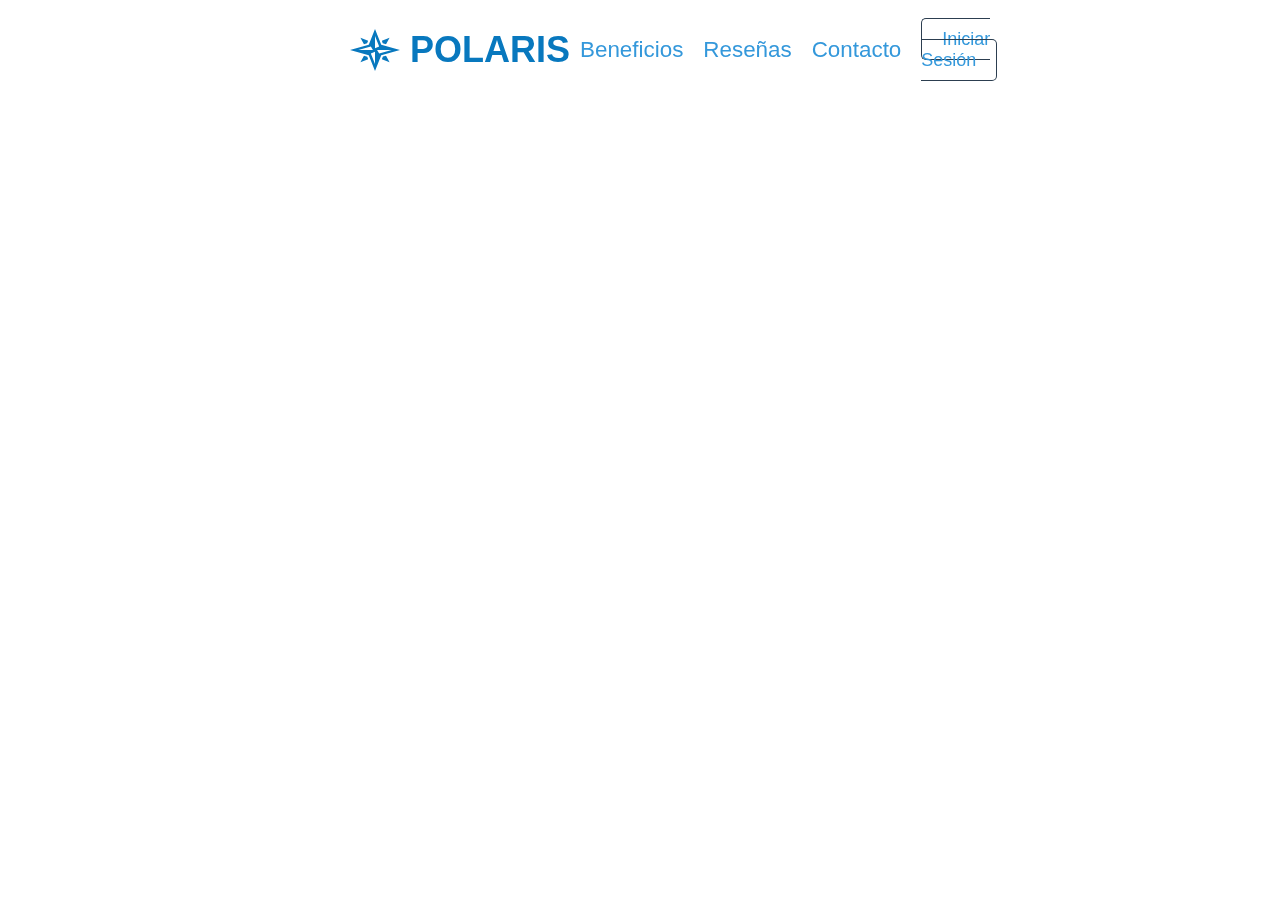
==== index.html @ f411eab7 "Feat: create Navbar" ====
<!DOCTYPE html>
<html lang="en">
<head>
  <meta charset="UTF-8">
  <meta name="viewport" content="width=device-width, initial-scale=1.0">
  <link rel="stylesheet" href="./style.css">
  <title>Polaris</title>
</head>
<body>
  <header class="header">
    <div class="nav-logo">
      <img src="./assets/logoBleu.svg" alt="Logo de Polaris">
      <p>POLARIS</p>      
    </div>
    <div class="nav-menu">
      <img src="./assets/icons8-hamburguesa.svg" alt="Icono de Menu">
    </div>
    
    
    <nav class="navbar">
      <ul class="items">
        <li><a href="#Beneficios">Beneficios</a></li>
        <li><a href="#Reseñas">Reseñas</a></li>
        <li><a href="#Contacto">Contacto</a></li>
        <li><a href="#">Iniciar Sesión</a></li>
      </ul>
    </nav>
  </header>
</body>
</html>
---- style.css ----
@import url('https://fonts.googleapis.com/css2?family=Roboto&display=swap');

:root{
  --grey: #D9D9D9;
  --blue-dark: #2C3E50;
  --red:#E74C3C;
  --sky-blue: #3498DB;
  --sky-blue-dark: #0878BE;
  --bg-img:url('./assets/background.svg');
}

*{
  margin: 0;
  padding: 0;
  box-sizing: border-box;
  text-decoration: none;
  list-style: none;
  font-family: 'Nunito Sans', sans-serif;
}

html{
  scroll-behavior: smooth;
  scroll-padding-top: 100px;
}

section{
  display: flex;
  justify-content: center;
  align-items: center;
  margin: 0 auto;
  padding: 60px 0;
  max-width: 1300px;
}

button{
  background-color:var(--blue-dark);
  border: 0 solid black;
  outline: none;
  width: 180px;
  height: 40px;
  color: white;
  font-size: 14px;
  cursor: pointer;
  transition: all 0.4s linear;
  border-radius: 5px;
}

button:hover{
  background-color: var(--sky-blue);
  transition: all 0.4s linear;
}

.section-title{
  font-weight: 700;
  font-size: 42px;
}

.seccion-p{
  font-weight: 300;
  font-size: 18px;
}

.seccion-p-small{
  font-weight: 300;
  font-size: 16px;
}


/*-----NAVBAR-----*/

.header{
  display: flex;
  justify-content: space-between;
  align-items: center;
  top: 0;
  width: 100%;
  height: 100px;
  position: fixed;
  padding: 0 350px;
}

.nav-logo{
  display: flex;
  justify-content: center;
  align-items: center;
  gap: 10px;
  cursor: pointer;
}

.nav-logo p{
  font-size: 36px;
  color: var(--sky-blue-dark);
  font-weight: 600;
}

.nav-logo img{
  width: 50px;
}

.nav-menu{
  display: flex;
  justify-content: center;
  align-items: center;
}

.nav-menu img{
  display: none;
  width: 40px;
}

.navbar,
.items{
  display: flex;
  justify-content: center;
  align-items: center;
  list-style-type: none;
}

.items li{
  display: inline-block;
  padding: 0 10px;
  
}

.items li a{
  font-size: 1.4rem;
  text-decoration: none;
  color: var(--sky-blue)
}

.items li a:hover{  
  color: var(--blue-dark);
  text-decoration: underline;
}

.items li:last-child > a{
  border: 1px solid var(--blue-dark);
  padding: 10px 20px;
  font-size: 18px;
  transition: all 0.4s linear;
  border-radius: 5px;
}

.items li:last-child > a:hover{
  transition: all 0.4s linear;
  color: white;
  background-color: var(--blue-dark);  
  text-decoration: none;
}
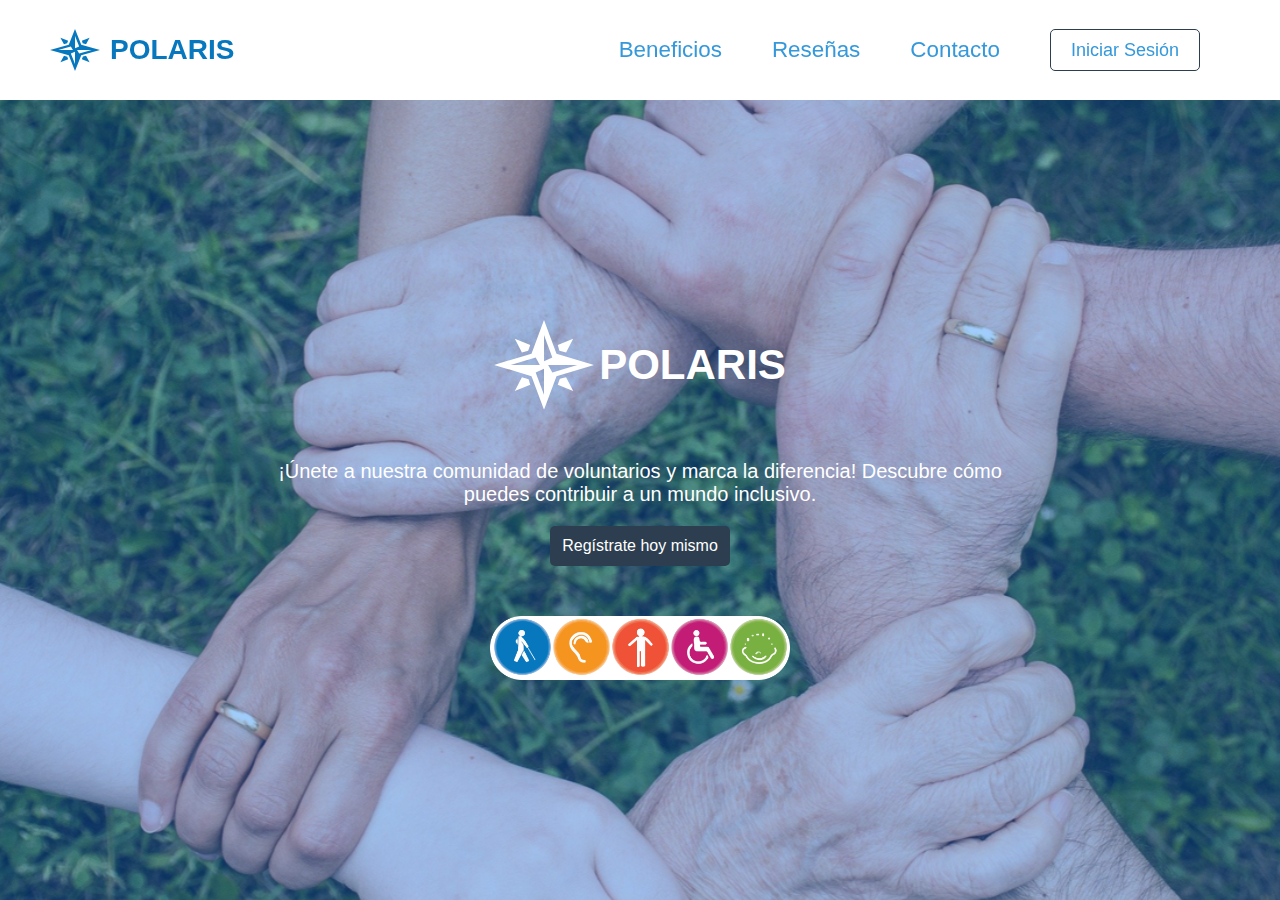
==== commit 0f0b957b: "Feat: seccion de portada o hero" ====
--- a/index.html
+++ b/index.html
@@ -14,8 +14,7 @@
     </div>
     <div class="nav-menu">
       <img src="./assets/icons8-hamburguesa.svg" alt="Icono de Menu">
-    </div>
-    
+    </div>   
     
     <nav class="navbar">
       <ul class="items">
@@ -26,5 +25,20 @@
       </ul>
     </nav>
   </header>
+
+  <main class="main">
+    <section class="hero">
+      <div class="hero-titulo">
+        <img src="./assets/logo.svg" alt="Logo de polaris">
+        <h1>POLARIS</h1>
+      </div>
+      <div class="hero-info">
+        <p>¡Únete a nuestra comunidad de voluntarios y marca la diferencia! Descubre cómo
+          puedes contribuir a un mundo inclusivo.</p>
+        <button>Regístrate hoy mismo</button> 
+      </div>      
+      <img src="./assets/personas.png" alt="imagen de personas"> 
+    </section>
+  </main>
 </body>
 </html>--- a/style.css
+++ b/style.css
@@ -16,11 +16,13 @@
   text-decoration: none;
   list-style: none;
   font-family: 'Nunito Sans', sans-serif;
+  /*border: 1px solid red;*/
 }
 
 html{
   scroll-behavior: smooth;
   scroll-padding-top: 100px;
+  
 }
 
 section{
@@ -29,7 +31,7 @@
   align-items: center;
   margin: 0 auto;
   padding: 60px 0;
-  max-width: 1300px;
+  width: 100%;
 }
 
 button{
@@ -76,7 +78,7 @@
   width: 100%;
   height: 100px;
   position: fixed;
-  padding: 0 350px;
+  padding: 0px 80px 0px 50px;
 }
 
 .nav-logo{
@@ -88,7 +90,7 @@
 }
 
 .nav-logo p{
-  font-size: 36px;
+  font-size: 28px;
   color: var(--sky-blue-dark);
   font-weight: 600;
 }
@@ -116,19 +118,16 @@
   list-style-type: none;
 }
 
-.items li{
-  display: inline-block;
-  padding: 0 10px;
-  
-}
-
-.items li a{
+.items{
+  gap: 50px;
+}
+
+.navbar a{
+  color: var(--sky-blue);
   font-size: 1.4rem;
-  text-decoration: none;
-  color: var(--sky-blue)
-}
-
-.items li a:hover{  
+}
+
+.navbar a:hover{  
   color: var(--blue-dark);
   text-decoration: underline;
 }
@@ -139,6 +138,7 @@
   font-size: 18px;
   transition: all 0.4s linear;
   border-radius: 5px;
+  text-decoration: none;
 }
 
 .items li:last-child > a:hover{
@@ -146,4 +146,78 @@
   color: white;
   background-color: var(--blue-dark);  
   text-decoration: none;
+}
+
+
+/*-----SECCION HERO-----*/
+
+.hero{
+  position: relative;
+  background-image: var(--bg-img);
+  background-size: cover;
+  background-position: center;
+  justify-content: center;
+  flex-direction: column;
+  flex-wrap: wrap;
+  margin-top: 100px;
+  height: 800px;
+  gap: 50px;
+}
+
+.hero::before {
+  content: "";
+  position: absolute;
+  top: 0;
+  right: 0;
+  bottom: 0;
+  left: 0;
+  background-color: rgba(0, 119, 255, 0.37);
+  z-index: 1;
+}
+
+.hero-titulo{
+  position: relative;
+  z-index: 2;
+  display: flex;
+  justify-content: center;
+  align-items: center;
+  gap: 5px;
+}
+
+.hero-titulo:first-child > img{
+  width: 100px;
+}
+
+.hero-titulo h1{
+  font-size: 42px;
+  color: white
+}
+
+.hero-info{
+  position: relative;
+  z-index: 2;
+  color: white;
+  display: flex;
+  justify-content: center;
+  align-items: center;
+  flex-direction: column;
+  gap: 20px;
+  max-width: 750px;
+}
+
+.hero-info p{
+  text-align: center;
+  font-size: 20px;
+  font-weight: 400;
+}
+
+.hero-info button{
+  font-size: 16px;
+  font-weight: 400;
+}
+
+.hero img{
+  position: relative;
+  z-index: 2;
+  width: 300px;
 }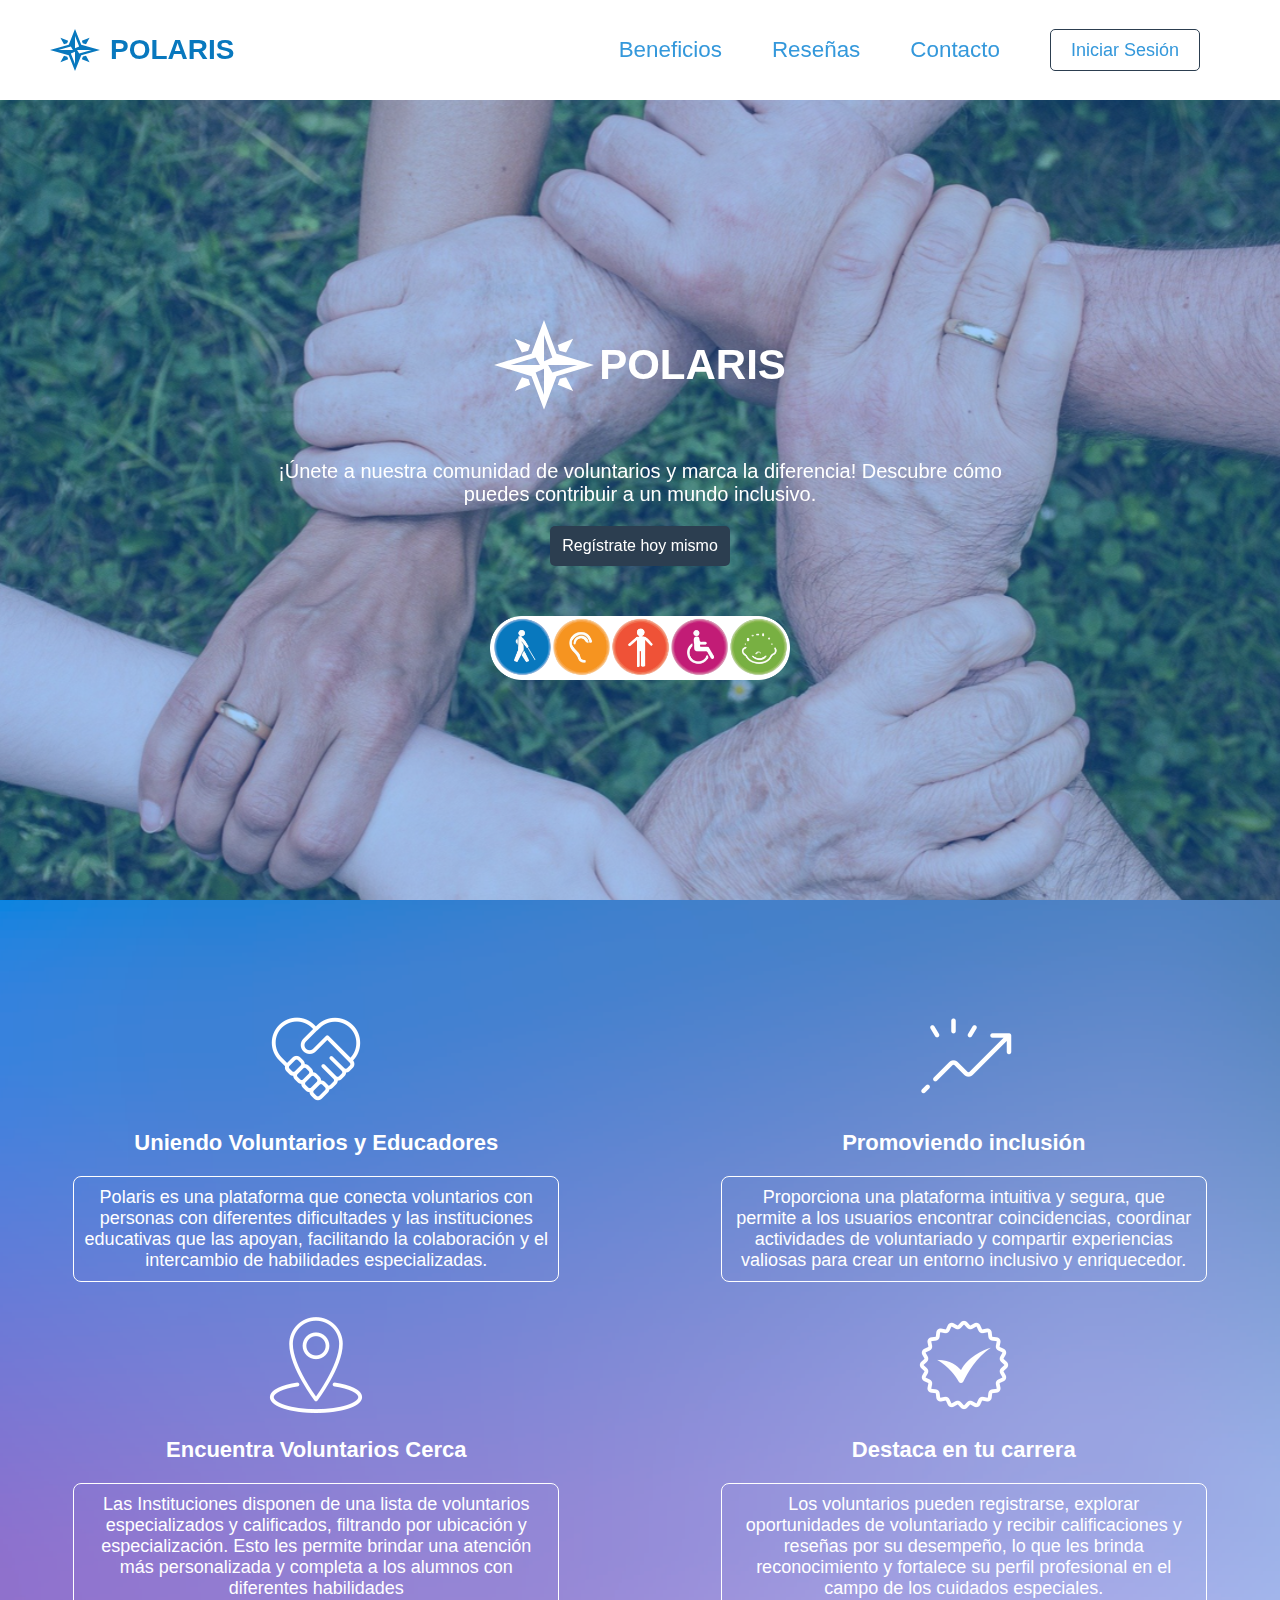
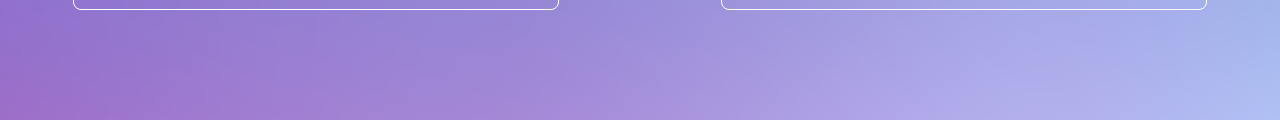
==== commit 5da4a834: "Feat:seccion beneficios" ====
--- a/index.html
+++ b/index.html
@@ -1,44 +1,125 @@
 <!DOCTYPE html>
 <html lang="en">
-<head>
-  <meta charset="UTF-8">
-  <meta name="viewport" content="width=device-width, initial-scale=1.0">
-  <link rel="stylesheet" href="./style.css">
-  <title>Polaris</title>
-</head>
-<body>
-  <header class="header">
-    <div class="nav-logo">
-      <img src="./assets/logoBleu.svg" alt="Logo de Polaris">
-      <p>POLARIS</p>      
-    </div>
-    <div class="nav-menu">
-      <img src="./assets/icons8-hamburguesa.svg" alt="Icono de Menu">
-    </div>   
-    
-    <nav class="navbar">
-      <ul class="items">
-        <li><a href="#Beneficios">Beneficios</a></li>
-        <li><a href="#Reseñas">Reseñas</a></li>
-        <li><a href="#Contacto">Contacto</a></li>
-        <li><a href="#">Iniciar Sesión</a></li>
-      </ul>
-    </nav>
-  </header>
+  <head>
+    <meta charset="UTF-8" />
+    <meta name="viewport" content="width=device-width, initial-scale=1.0" />
+    <link rel="stylesheet" href="./style.css" />
+    <link type="image/png" sizes="96x96" rel="icon" href=".../icons8-apretón-de-manos-corazón-96.png">
+    <link type="image/png" sizes="96x96" rel="icon" href=".../icons8-geo-cerca-96.png">
+    <link type="image/png" sizes="96x96" rel="icon" href=".../icons8-crecimiento-de-las-ventas-96.png">
+    <link type="image/png" sizes="96x96" rel="icon" href=".../icons8-marca-de-verificación-de-instagram-96.png">
+    <title>Polaris</title>
+  </head>
+  <body>
+    <header class="header">
+      <div class="nav-logo">
+        <img src="./assets/logoBleu.svg" alt="Logo de Polaris" />
+        <p>POLARIS</p>
+      </div>
+      <div class="nav-menu">
+        <img src="./assets/icons8-hamburguesa.svg" alt="Icono de Menu" />
+      </div>
 
-  <main class="main">
-    <section class="hero">
-      <div class="hero-titulo">
-        <img src="./assets/logo.svg" alt="Logo de polaris">
-        <h1>POLARIS</h1>
+      <nav class="navbar">
+        <ul class="items">
+          <li><a href="#beneficios">Beneficios</a></li>
+          <li><a href="#reseñas">Reseñas</a></li>
+          <li><a href="#contacto">Contacto</a></li>
+          <li><a href="#">Iniciar Sesión</a></li>
+        </ul>
+      </nav>
+    </header>
+
+    <main class="main" >
+      <section class="hero">
+        <div class="hero-titulo">
+          <img src="./assets/logo.svg" alt="Logo de polaris" />
+          <h1>POLARIS</h1>
+        </div>
+        <div class="hero-info">
+          <p>
+            ¡Únete a nuestra comunidad de voluntarios y marca la diferencia!
+            Descubre cómo puedes contribuir a un mundo inclusivo.
+          </p>
+          <button>Regístrate hoy mismo</button>
+        </div>
+        <img src="./assets/personas.png" alt="imagen de personas" />
+      </section>
+
+      <div class="background">
+        <section class="section-beneficios" id="beneficios">
+          <div class="contenedor-beneficios">
+            <div class="cards-beneficios">
+              <div class="card">
+                <div class="card-icon">
+                  <img src="./assets/icons8-apretón-de-manos-corazón-96.png" alt="" />
+                </div>
+                <h2>Uniendo Voluntarios y Educadores</h2>
+                <div class="card-texto">
+                  <p>
+                    Polaris es una plataforma que conecta voluntarios con
+                    personas con diferentes dificultades y las instituciones
+                    educativas que las apoyan, facilitando la colaboración y el
+                    intercambio de habilidades especializadas.
+                  </p>
+                </div>
+              </div>
+            </div>
+
+            <div class="cards-beneficios">
+              <div class="card">
+                <div class="card-icon">
+                  <img src="./assets/icons8-crecimiento-de-las-ventas-96.png" alt="" />
+                </div>
+                <h2>Promoviendo inclusión</h2>
+                <div class="card-texto">
+                  <p>
+                    Proporciona una plataforma intuitiva y segura, que permite a
+                    los usuarios encontrar coincidencias, coordinar actividades
+                    de voluntariado y compartir experiencias valiosas para crear
+                    un entorno inclusivo y enriquecedor.
+                  </p>
+                </div>
+              </div>
+            </div>
+
+            <div class="cards-beneficios">
+              <div class="card">
+                <div class="card-icon">
+                  <img src="./assets/icons8-geo-cerca-96.png" alt="" />
+                </div>
+                <h2>Encuentra Voluntarios Cerca</h2>
+                <div class="card-texto">
+                  <p>
+                    Las Instituciones disponen de una lista de voluntarios
+                    especializados y calificados, filtrando por ubicación y
+                    especialización. Esto les permite brindar una atención más
+                    personalizada y completa a los alumnos con diferentes
+                    habilidades
+                  </p>
+                </div>
+              </div>
+            </div>
+
+            <div class="cards-beneficios">
+              <div class="card">
+                <div class="card-icon">
+                  <img src="./assets/icons8-marca-de-verificación-de-instagram-96.png" alt="" />
+                </div>
+                <h2>Destaca en tu carrera</h2>
+                <div class="card-texto">
+                  <p>
+                    Los voluntarios pueden registrarse, explorar oportunidades
+                    de voluntariado y recibir calificaciones y reseñas por su
+                    desempeño, lo que les brinda reconocimiento y fortalece su
+                    perfil profesional en el campo de los cuidados especiales.
+                  </p>
+                </div>
+              </div>
+            </div>
+          </div>
+        </section>
       </div>
-      <div class="hero-info">
-        <p>¡Únete a nuestra comunidad de voluntarios y marca la diferencia! Descubre cómo
-          puedes contribuir a un mundo inclusivo.</p>
-        <button>Regístrate hoy mismo</button> 
-      </div>      
-      <img src="./assets/personas.png" alt="imagen de personas"> 
-    </section>
-  </main>
-</body>
-</html>+    </main>
+  </body>
+</html>
--- a/style.css
+++ b/style.css
@@ -1,31 +1,31 @@
-@import url('https://fonts.googleapis.com/css2?family=Roboto&display=swap');
-
-:root{
-  --grey: #D9D9D9;
-  --blue-dark: #2C3E50;
-  --red:#E74C3C;
-  --sky-blue: #3498DB;
-  --sky-blue-dark: #0878BE;
-  --bg-img:url('./assets/background.svg');
-}
-
-*{
+@import url("https://fonts.googleapis.com/css2?family=Roboto&display=swap");
+
+:root {
+  --grey: #d9d9d9;
+  --blue-dark: #2c3e50;
+  --red: #e74c3c;
+  --sky-blue: #3498db;
+  --sky-blue-dark: #0878be;
+  --bg-img: url("./assets/background.svg");
+  --bg-img-section2: url("./assets/gradientPolaris.png");
+}
+
+* {
   margin: 0;
   padding: 0;
   box-sizing: border-box;
   text-decoration: none;
   list-style: none;
-  font-family: 'Nunito Sans', sans-serif;
+  font-family: "Nunito Sans", sans-serif;
   /*border: 1px solid red;*/
 }
 
-html{
+html {
   scroll-behavior: smooth;
   scroll-padding-top: 100px;
-  
-}
-
-section{
+}
+
+section {
   display: flex;
   justify-content: center;
   align-items: center;
@@ -34,8 +34,8 @@
   width: 100%;
 }
 
-button{
-  background-color:var(--blue-dark);
+button {
+  background-color: var(--blue-dark);
   border: 0 solid black;
   outline: none;
   width: 180px;
@@ -47,30 +47,29 @@
   border-radius: 5px;
 }
 
-button:hover{
+button:hover {
   background-color: var(--sky-blue);
   transition: all 0.4s linear;
 }
 
-.section-title{
+.section-title {
   font-weight: 700;
   font-size: 42px;
 }
 
-.seccion-p{
+.seccion-p {
   font-weight: 300;
   font-size: 18px;
 }
 
-.seccion-p-small{
+.seccion-p-small {
   font-weight: 300;
   font-size: 16px;
 }
 
-
 /*-----NAVBAR-----*/
 
-.header{
+.header {
   display: flex;
   justify-content: space-between;
   align-items: center;
@@ -81,7 +80,7 @@
   padding: 0px 80px 0px 50px;
 }
 
-.nav-logo{
+.nav-logo {
   display: flex;
   justify-content: center;
   align-items: center;
@@ -89,50 +88,50 @@
   cursor: pointer;
 }
 
-.nav-logo p{
+.nav-logo p {
   font-size: 28px;
   color: var(--sky-blue-dark);
   font-weight: 600;
 }
 
-.nav-logo img{
+.nav-logo img {
   width: 50px;
 }
 
-.nav-menu{
-  display: flex;
-  justify-content: center;
-  align-items: center;
-}
-
-.nav-menu img{
+.nav-menu {
+  display: flex;
+  justify-content: center;
+  align-items: center;
+}
+
+.nav-menu img {
   display: none;
   width: 40px;
 }
 
 .navbar,
-.items{
+.items {
   display: flex;
   justify-content: center;
   align-items: center;
   list-style-type: none;
 }
 
-.items{
+.items {
   gap: 50px;
 }
 
-.navbar a{
+.navbar a {
   color: var(--sky-blue);
   font-size: 1.4rem;
 }
 
-.navbar a:hover{  
+.navbar a:hover {
   color: var(--blue-dark);
   text-decoration: underline;
 }
 
-.items li:last-child > a{
+.items li:last-child > a {
   border: 1px solid var(--blue-dark);
   padding: 10px 20px;
   font-size: 18px;
@@ -141,17 +140,16 @@
   text-decoration: none;
 }
 
-.items li:last-child > a:hover{
+.items li:last-child > a:hover {
   transition: all 0.4s linear;
   color: white;
-  background-color: var(--blue-dark);  
+  background-color: var(--blue-dark);
   text-decoration: none;
 }
 
-
 /*-----SECCION HERO-----*/
 
-.hero{
+.hero {
   position: relative;
   background-image: var(--bg-img);
   background-size: cover;
@@ -175,7 +173,7 @@
   z-index: 1;
 }
 
-.hero-titulo{
+.hero-titulo {
   position: relative;
   z-index: 2;
   display: flex;
@@ -184,16 +182,16 @@
   gap: 5px;
 }
 
-.hero-titulo:first-child > img{
+.hero-titulo:first-child > img {
   width: 100px;
 }
 
-.hero-titulo h1{
+.hero-titulo h1 {
   font-size: 42px;
-  color: white
-}
-
-.hero-info{
+  color: white;
+}
+
+.hero-info {
   position: relative;
   z-index: 2;
   color: white;
@@ -205,19 +203,111 @@
   max-width: 750px;
 }
 
-.hero-info p{
+.hero-info p {
   text-align: center;
   font-size: 20px;
   font-weight: 400;
 }
 
-.hero-info button{
+.hero-info button {
   font-size: 16px;
   font-weight: 400;
 }
 
-.hero img{
+.hero img {
   position: relative;
   z-index: 2;
   width: 300px;
-}+}
+
+/*-----SECCION BENEFICIOS-----*/
+
+.background {
+  background-image: var(--bg-img-section2);
+  background-size: cover;
+  background-position: center;
+}
+
+.section-beneficios {
+  display: flex;
+}
+
+.contenedor-beneficios {
+  display: flex;
+  flex-wrap: wrap;
+  align-items: center;
+  justify-content: space-around;
+  gap: 15px;
+  padding: 40px 0;
+  max-width: 1300px;
+}
+
+.cards-beneficios {
+  width: 45%;
+  margin: 10px;
+  padding: 0 45px;
+}
+
+.card {
+  display: flex;
+  justify-content: center;
+  align-items: center;
+  flex-direction: column;
+  gap: 20px;
+}
+
+
+.card-icon img {
+  width: 96px;
+}
+
+
+
+.card h2 {
+  text-align: center;
+  font-size: 22px;
+  color: white;
+  font-weight: 700;
+}
+
+.card-texto {
+  color: white;
+  text-align: center;
+  border: 1px solid white;
+  border-radius: 8px;
+  padding: 10px;
+}
+
+.card-texto p{
+  font-size: 18px;
+  font-weight: 500;
+}
+
+/*
+.contenedor-beneficios{
+  display: flex;
+  justify-content: center;
+  align-items: center;
+  flex-direction: column;
+  padding: 150px 0;
+  gap: 100px;
+  width: 70%;
+}
+
+.cards-beneficios{
+  display: flex;
+  justify-content: center;
+  align-items: center;
+  flex-direction: column;
+  gap: 50px;
+  width: 100%;  
+}
+
+.cards-beneficios .card{
+  display: flex;
+  justify-content: center;
+  align-items: center;
+  flex-direction: column;
+  gap: 20px;
+  max-width: 500px;
+}*/
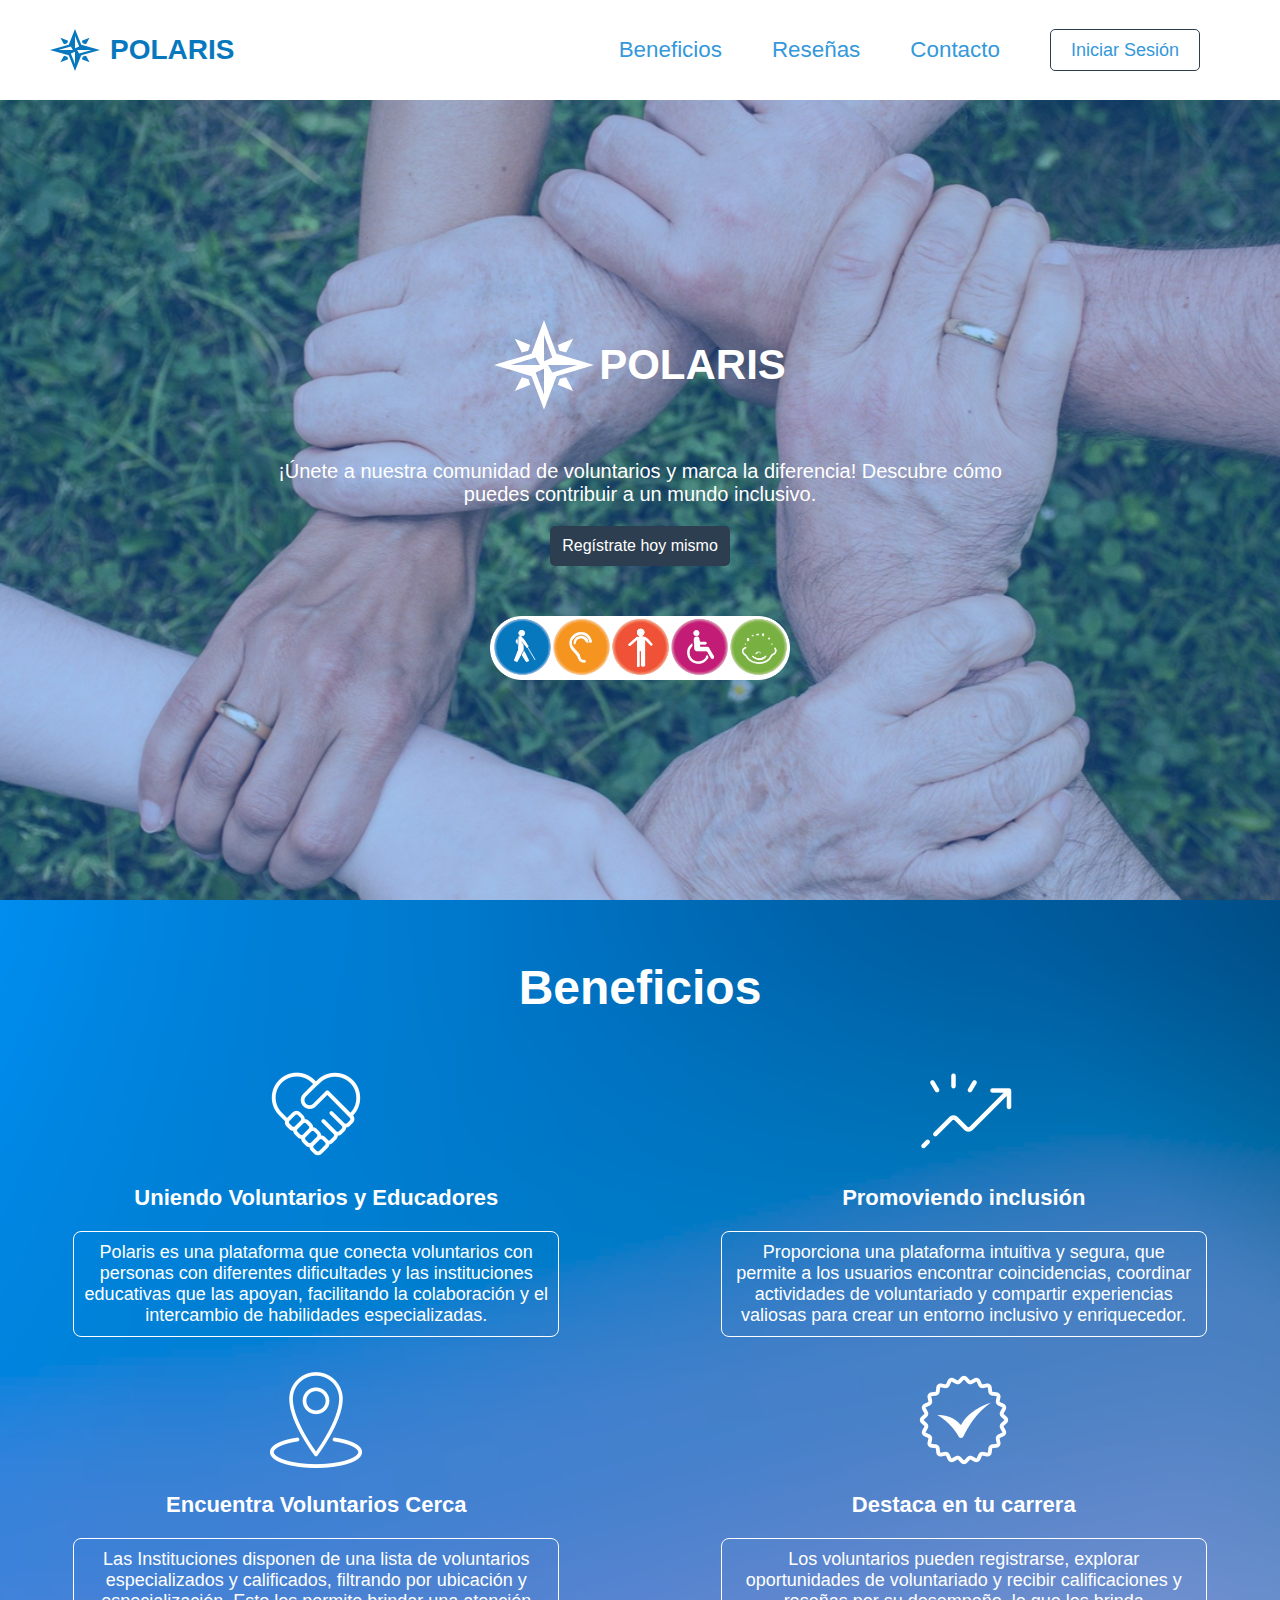
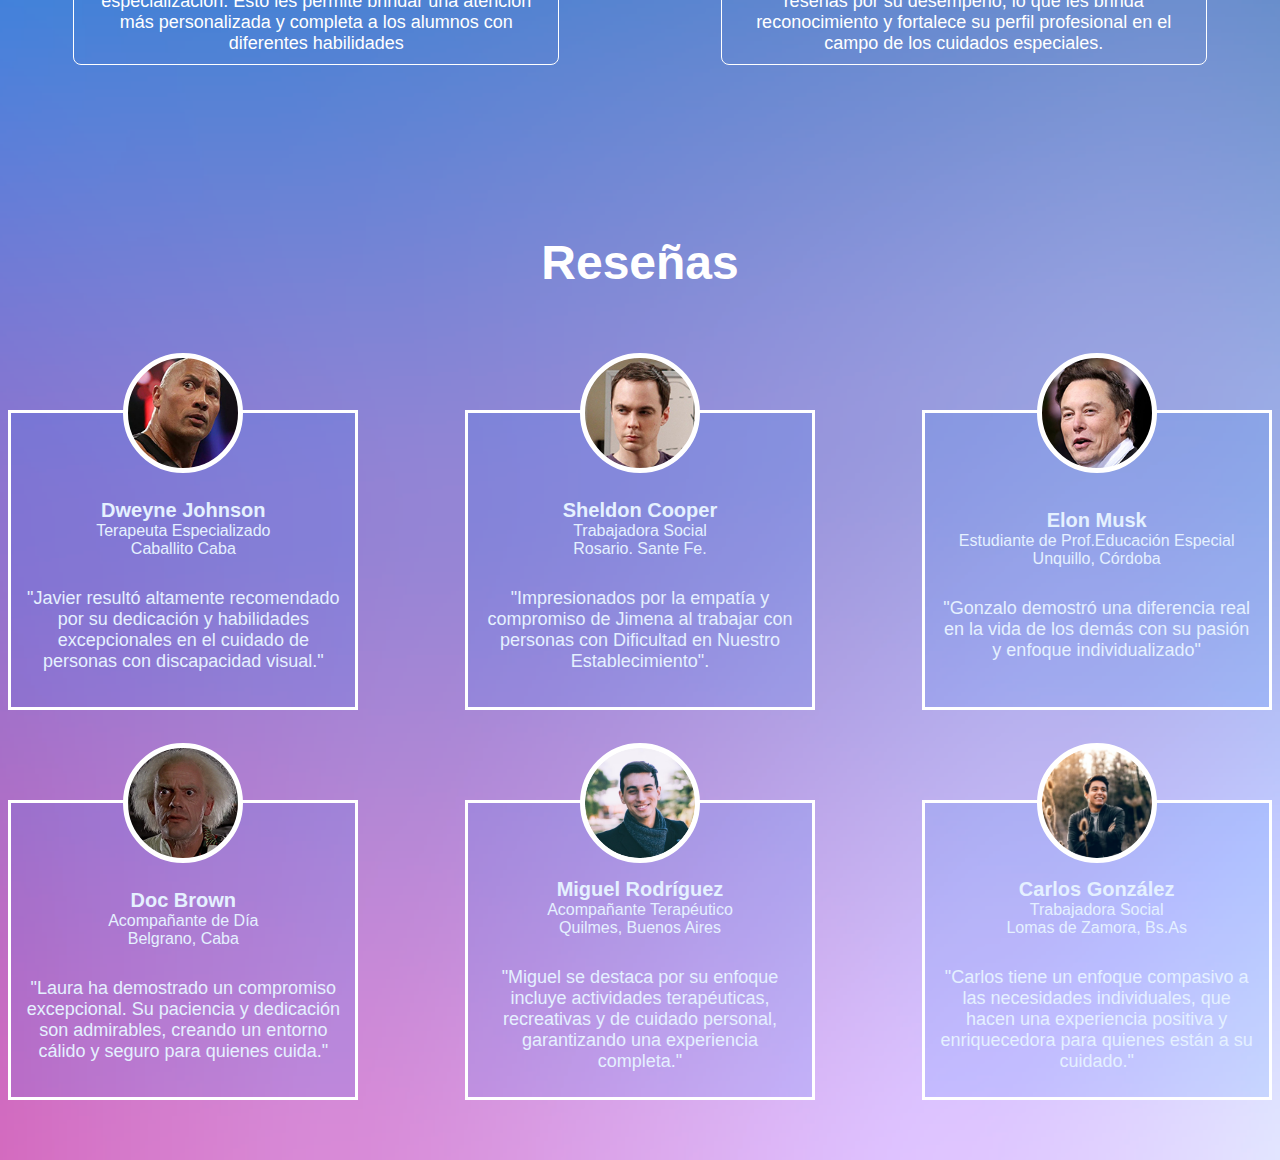
==== commit 6a89d958: "Feat: Seccion cards con imagenes" ====
--- a/index.html
+++ b/index.html
@@ -4,10 +4,30 @@
     <meta charset="UTF-8" />
     <meta name="viewport" content="width=device-width, initial-scale=1.0" />
     <link rel="stylesheet" href="./style.css" />
-    <link type="image/png" sizes="96x96" rel="icon" href=".../icons8-apretón-de-manos-corazón-96.png">
-    <link type="image/png" sizes="96x96" rel="icon" href=".../icons8-geo-cerca-96.png">
-    <link type="image/png" sizes="96x96" rel="icon" href=".../icons8-crecimiento-de-las-ventas-96.png">
-    <link type="image/png" sizes="96x96" rel="icon" href=".../icons8-marca-de-verificación-de-instagram-96.png">
+    <link
+      type="image/png"
+      sizes="96x96"
+      rel="icon"
+      href=".../icons8-apretón-de-manos-corazón-96.png"
+    />
+    <link
+      type="image/png"
+      sizes="96x96"
+      rel="icon"
+      href=".../icons8-geo-cerca-96.png"
+    />
+    <link
+      type="image/png"
+      sizes="96x96"
+      rel="icon"
+      href=".../icons8-crecimiento-de-las-ventas-96.png"
+    />
+    <link
+      type="image/png"
+      sizes="96x96"
+      rel="icon"
+      href=".../icons8-marca-de-verificación-de-instagram-96.png"
+    />
     <title>Polaris</title>
   </head>
   <body>
@@ -30,7 +50,7 @@
       </nav>
     </header>
 
-    <main class="main" >
+    <main class="main">
       <section class="hero">
         <div class="hero-titulo">
           <img src="./assets/logo.svg" alt="Logo de polaris" />
@@ -48,11 +68,18 @@
 
       <div class="background">
         <section class="section-beneficios" id="beneficios">
+          <div class="section-title">
+            <h2>Beneficios</h2>
+          </div>
           <div class="contenedor-beneficios">
-            <div class="cards-beneficios">
-              <div class="card">
-                <div class="card-icon">
-                  <img src="./assets/icons8-apretón-de-manos-corazón-96.png" alt="" />
+            
+            <div class="cards-beneficios">
+              <div class="card">
+                <div class="card-icon">
+                  <img
+                    src="./assets/icons8-apretón-de-manos-corazón-96.png"
+                    alt=""
+                  />
                 </div>
                 <h2>Uniendo Voluntarios y Educadores</h2>
                 <div class="card-texto">
@@ -69,7 +96,10 @@
             <div class="cards-beneficios">
               <div class="card">
                 <div class="card-icon">
-                  <img src="./assets/icons8-crecimiento-de-las-ventas-96.png" alt="" />
+                  <img
+                    src="./assets/icons8-crecimiento-de-las-ventas-96.png"
+                    alt=""
+                  />
                 </div>
                 <h2>Promoviendo inclusión</h2>
                 <div class="card-texto">
@@ -104,7 +134,10 @@
             <div class="cards-beneficios">
               <div class="card">
                 <div class="card-icon">
-                  <img src="./assets/icons8-marca-de-verificación-de-instagram-96.png" alt="" />
+                  <img
+                    src="./assets/icons8-marca-de-verificación-de-instagram-96.png"
+                    alt=""
+                  />
                 </div>
                 <h2>Destaca en tu carrera</h2>
                 <div class="card-texto">
@@ -113,6 +146,110 @@
                     de voluntariado y recibir calificaciones y reseñas por su
                     desempeño, lo que les brinda reconocimiento y fortalece su
                     perfil profesional en el campo de los cuidados especiales.
+                  </p>
+                </div>
+              </div>
+            </div>
+          </div>
+        </section>
+
+        <section class="seccion-reseñas" id="reseñas">
+          <div class="contenedor-reseña">
+            <div class="section-title">
+              <h2>Reseñas</h2>
+            </div>
+            <div class="cards-reseña">
+              <div class="card-reseña">
+                <div class="foto-perfil"></div>
+                <div class="info">
+                  <h3>Dweyne Johnson</h3>
+                  <p class="seccion-p-small">Terapeuta Especializado</p>
+                  <p class="seccion-p-small">Caballito Caba</p>
+                </div>
+                <div class="reseña">
+                  <p class="seccion-p">
+                    "Javier resultó altamente recomendado por su dedicación y
+                    habilidades excepcionales en el cuidado de personas con
+                    discapacidad visual."
+                  </p>
+                </div>
+              </div>
+
+              <div class="card-reseña">
+                <div class="foto-perfil"></div>
+                <div class="info">
+                  <h3>Sheldon Cooper</h3>
+                  <p class="seccion-p-small">Trabajadora Social</p>
+                  <p class="seccion-p-small">Rosario. Sante Fe.</p>
+                </div>
+                <div class="reseña">
+                  <p class="seccion-p">
+                    "Impresionados por la empatía y compromiso de Jimena al
+                    trabajar con personas con Dificultad en Nuestro
+                    Establecimiento".
+                  </p>
+                </div>
+              </div>
+
+              <div class="card-reseña">
+                <div class="foto-perfil"></div>
+                <div class="info">
+                  <h3>Elon Musk</h3>
+                  <p class="seccion-p-small">Estudiante de Prof.Educación Especial</p>
+                  <p class="seccion-p-small">Unquillo, Córdoba</p>
+                </div>
+                <div class="reseña">
+                  <p class="seccion-p">
+                    "Gonzalo demostró una diferencia real en la vida de los
+                    demás con su pasión y enfoque individualizado"
+                  </p>
+                </div>
+              </div>
+
+              <div class="card-reseña">
+                <div class="foto-perfil"></div>
+                <div class="info">
+                  <h3>Doc Brown</h3>
+                  <p class="seccion-p-small">Acompañante de Día</p>
+                  <p class="seccion-p-small">Belgrano, Caba</p>
+                </div>
+                <div class="reseña">
+                  <p class="seccion-p">
+                    "Laura ha demostrado un compromiso excepcional. Su paciencia
+                    y dedicación son admirables, creando un entorno cálido y
+                    seguro para quienes cuida."
+                  </p>
+                </div>
+              </div>
+
+              <div class="card-reseña">
+                <div class="foto-perfil"></div>
+                <div class="info">
+                  <h3>Miguel Rodríguez</h3>
+                  <p class="seccion-p-small">Acompañante Terapéutico</p>
+                  <p class="seccion-p-small">Quilmes, Buenos Aires</p>
+                </div>
+                <div class="reseña">
+                  <p class="seccion-p">
+                    "Miguel se destaca por su enfoque incluye actividades terapéuticas,
+                    recreativas y de cuidado personal, garantizando una
+                    experiencia completa."
+                  </p>
+                </div>
+              </div>
+
+              <div class="card-reseña">
+                <div class="foto-perfil"></div>
+                <div class="info">
+                  <h3>Carlos González</h3>
+                  <p class="seccion-p-small">Trabajadora Social</p>
+                  <p class="seccion-p-small">Lomas de Zamora, Bs.As</p>
+                </div>
+                <div class="reseña">
+                  <p class="seccion-p">
+                    "Carlos tiene un enfoque compasivo a las necesidades individuales, que hacen una
+                    experiencia positiva y enriquecedora para quienes están a su
+                    cuidado."
                   </p>
                 </div>
               </div>
--- a/style.css
+++ b/style.css
@@ -54,7 +54,8 @@
 
 .section-title {
   font-weight: 700;
-  font-size: 42px;
+  font-size: 32px;
+  color: white;
 }
 
 .seccion-p {
@@ -77,7 +78,9 @@
   width: 100%;
   height: 100px;
   position: fixed;
-  padding: 0px 80px 0px 50px;
+  padding: 0px 80px 0px 50px;  
+  background-color: white;
+  z-index: 2;
 }
 
 .nav-logo {
@@ -160,6 +163,7 @@
   margin-top: 100px;
   height: 800px;
   gap: 50px;
+  z-index: 1;
 }
 
 .hero::before {
@@ -230,6 +234,7 @@
 
 .section-beneficios {
   display: flex;
+  flex-direction: column;
 }
 
 .contenedor-beneficios {
@@ -283,31 +288,125 @@
   font-weight: 500;
 }
 
-/*
-.contenedor-beneficios{
-  display: flex;
-  justify-content: center;
-  align-items: center;
-  flex-direction: column;
-  padding: 150px 0;
-  gap: 100px;
-  width: 70%;
-}
-
-.cards-beneficios{
-  display: flex;
-  justify-content: center;
-  align-items: center;
-  flex-direction: column;
-  gap: 50px;
-  width: 100%;  
-}
-
-.cards-beneficios .card{
-  display: flex;
-  justify-content: center;
-  align-items: center;
-  flex-direction: column;
-  gap: 20px;
-  max-width: 500px;
-}*/
+
+/*-----SECCION RESEÑAS-----*/
+
+.seccion-reseña{
+  display: flex;
+}
+
+.contenedor-reseña{
+  display: flex;
+  justify-content: space-around;
+  text-align: center;
+  flex-direction: column;
+  gap: 120px;
+  max-width: 1300px;
+}
+
+.cards-reseña{
+  display: flex;
+  justify-content: space-around;
+  align-items: center;
+  flex-wrap: wrap;
+  gap: 90px;
+}
+
+.card-reseña{
+  display: flex;
+  justify-content: center;
+  align-items: center;
+  flex-direction: column;
+  gap: 30px;
+  border-style: solid;
+  text-align: center;
+  width: 350px;
+  height: 300px;
+  padding-top: 50px;
+  position: relative;
+  color: white;
+  position: relative;
+}
+
+.card-reseña::before {
+  content: "";
+  position: absolute;
+  top: 0;
+  right: 0;
+  bottom: 0;
+  left: 0;
+  background-color: rgba(0, 119, 255, 0.10);
+  z-index: 1;
+}
+
+
+.foto-perfil{
+  width: 120px;
+  height: 120px;
+  border-radius: 50%;
+  background-color: white;
+  display: flex;
+  justify-content: center;
+  align-items: center;
+  background-size: cover;
+  position: absolute;
+  top: -60px;
+  border: 5px white solid;
+  z-index: 2;
+  animation: borderEffect 3s infinite;
+}
+
+.card-reseña:first-child .foto-perfil{
+  background-image: url(./assets/card-1.jpg);
+}
+
+.card-reseña:nth-child(2) .foto-perfil{
+  background-image: url(./assets/card-4.jpg);
+}
+
+.card-reseña:nth-child(3) .foto-perfil{
+  background-image: url(./assets/card-3.jpg);
+}
+
+.card-reseña:nth-child(4) .foto-perfil{
+  background-image: url(./assets/card-2.png);
+}
+
+.card-reseña:nth-child(5) .foto-perfil{
+  background-image: url(./assets/Ellipse\ 15.png);
+}
+
+.card-reseña:nth-child(6) .foto-perfil{
+  background-image: url(./assets/Ellipse\ 8.png);
+}
+
+
+.card-reseña h3{
+  font-weight: 700;
+  font-size: 20px;
+}
+
+.card-reseña .reseña{
+  font-weight: 600;
+}
+
+.card-reseña .info, .card-reseña .reseña{
+  display: flex;
+  flex-direction: column;
+  justify-content: center;
+  align-items: center;
+  text-align: center;
+  padding: 0 15px;
+}
+
+@keyframes borderEffect {
+  0% {
+    border-color: var(--sky-blue); /* Color inicial del borde */
+  }
+  50% {    
+    border-color: var(--sky-blue-dark) /* Color final del borde */
+  }
+  100% {
+    border-color: #8366d1 /* Color intermedio del borde */
+  }
+}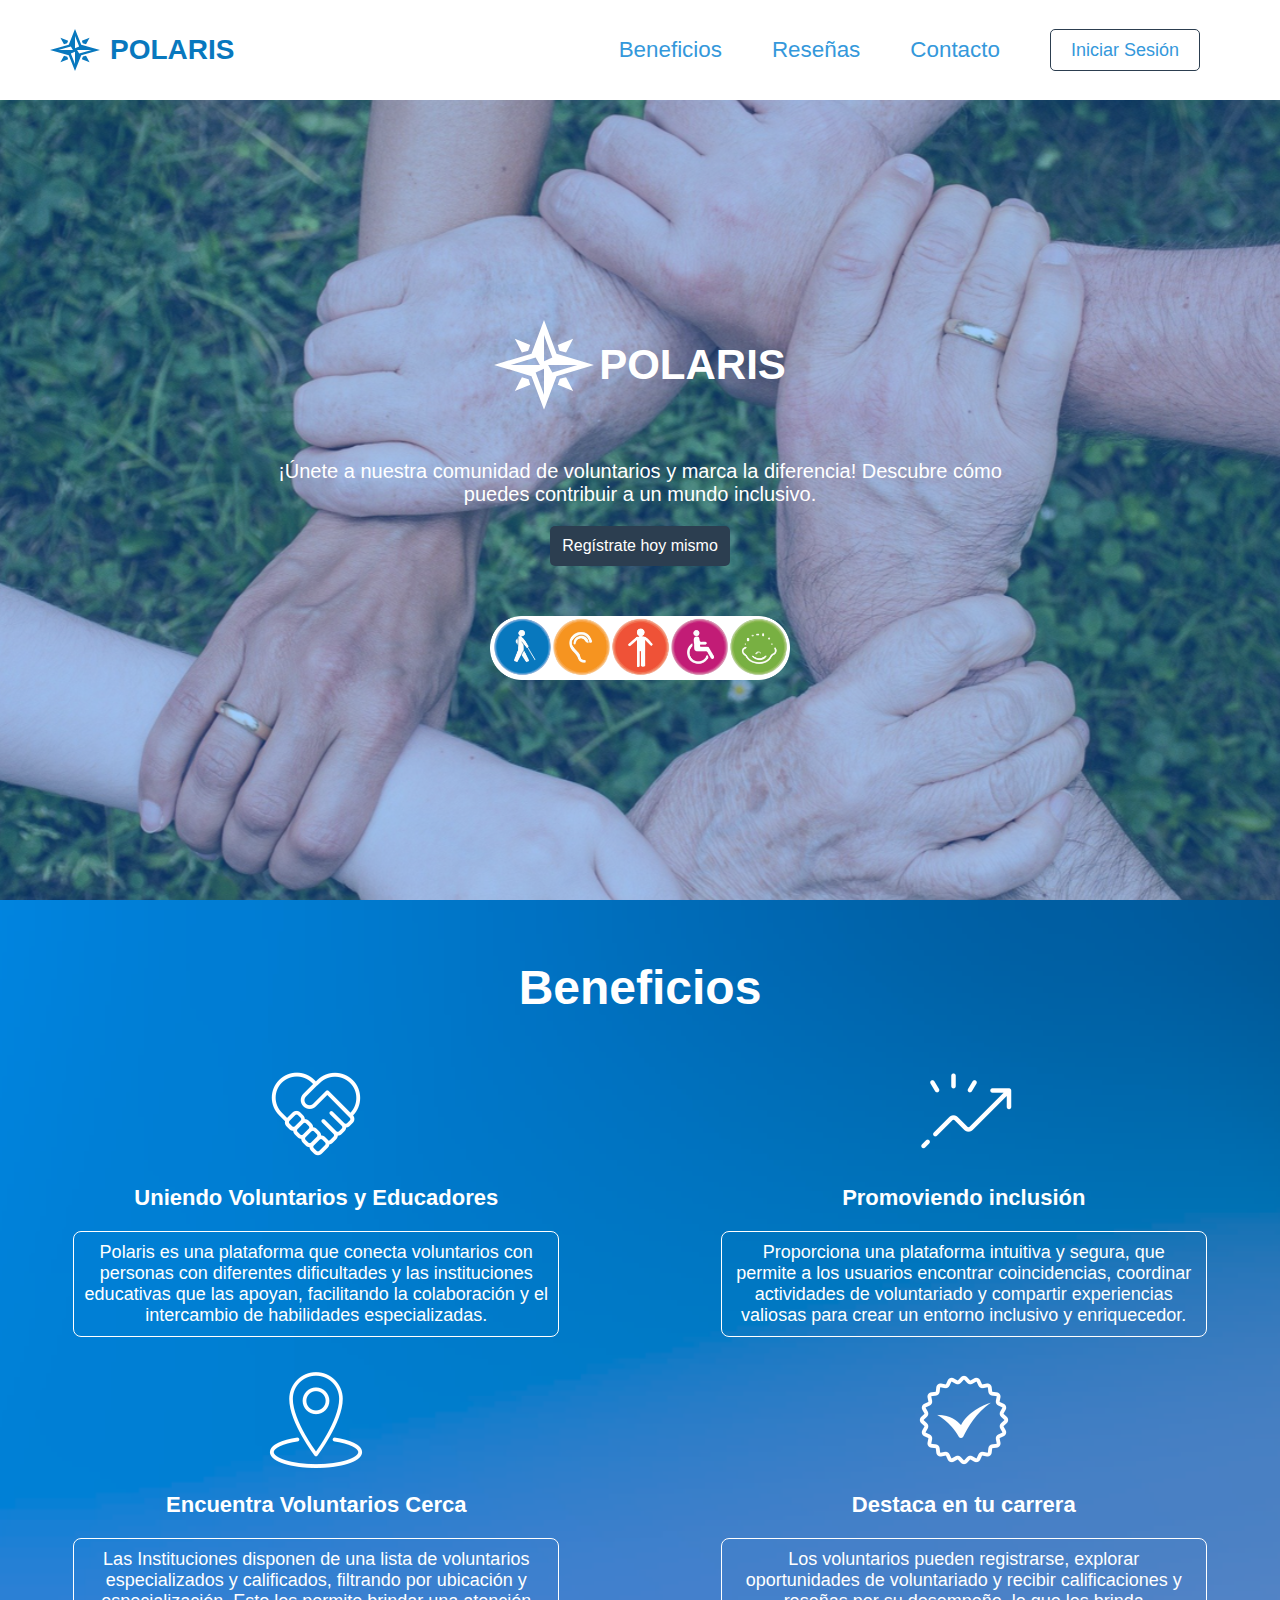
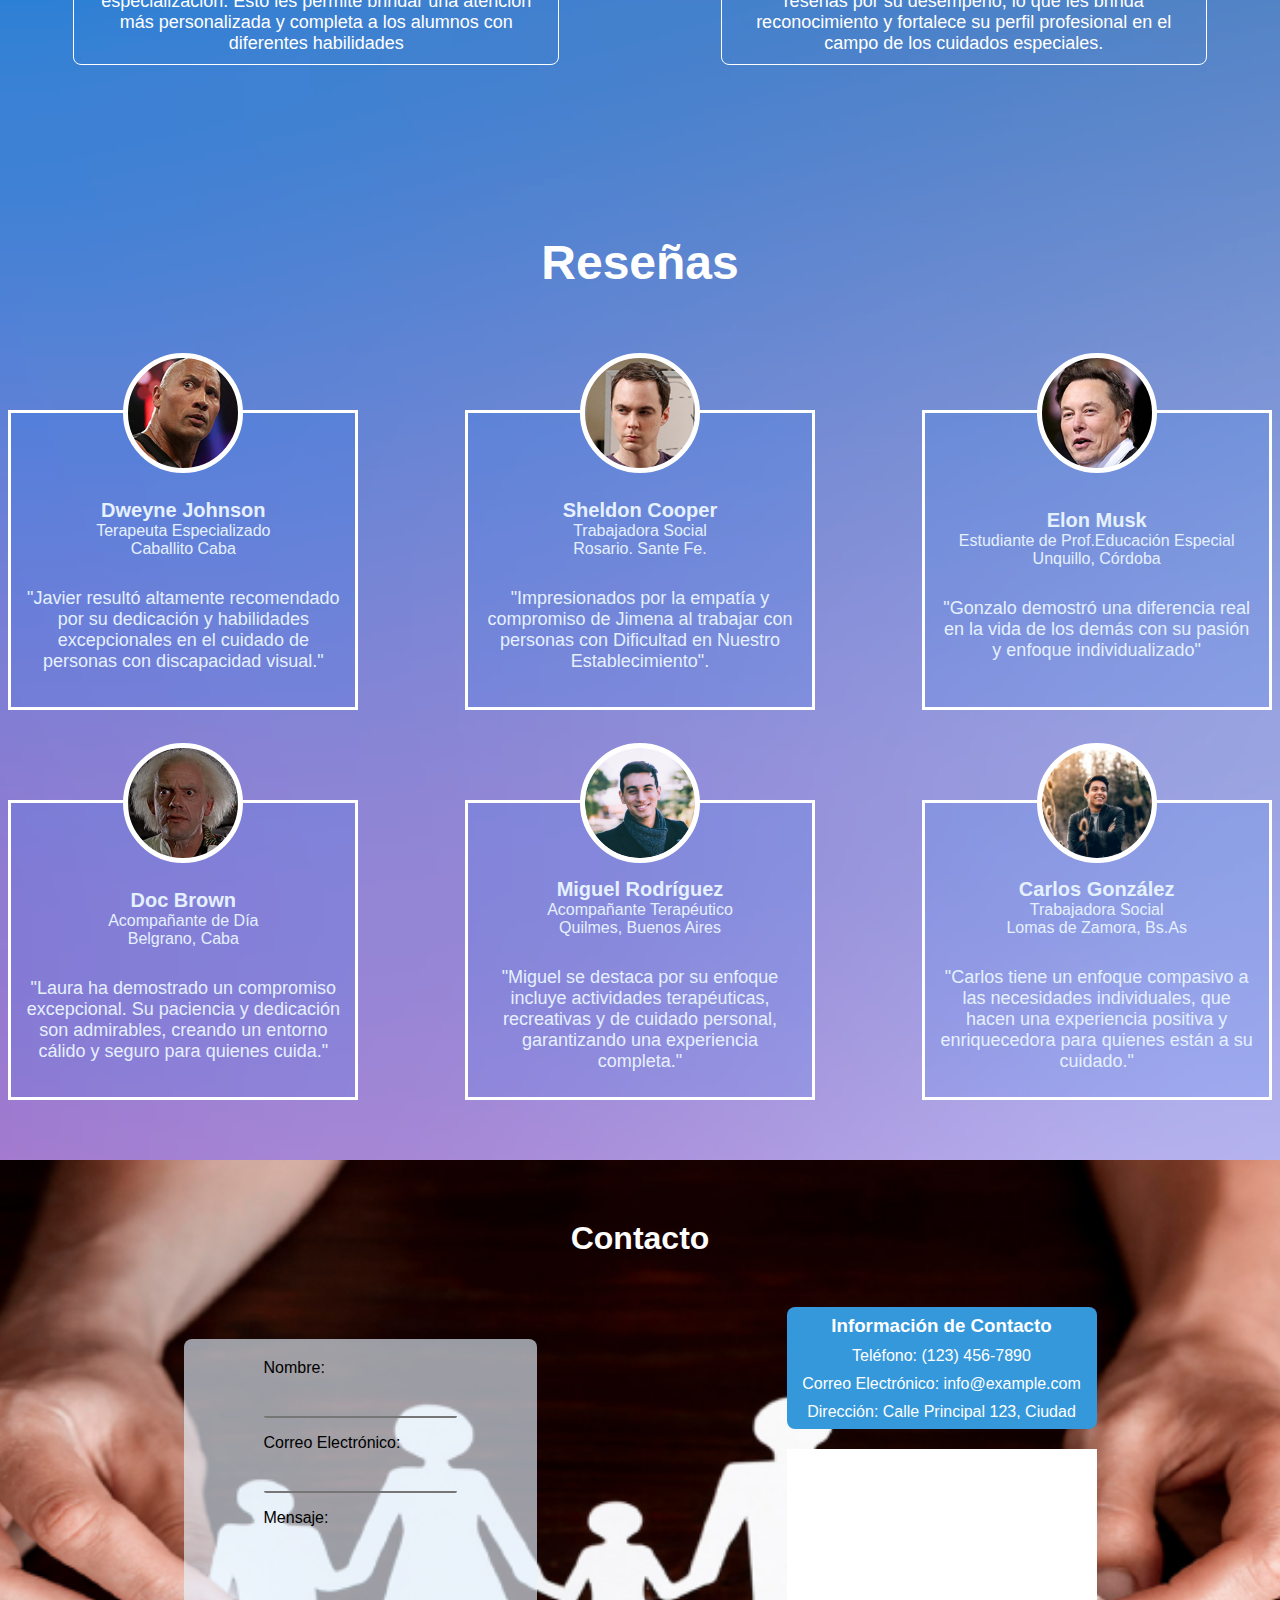
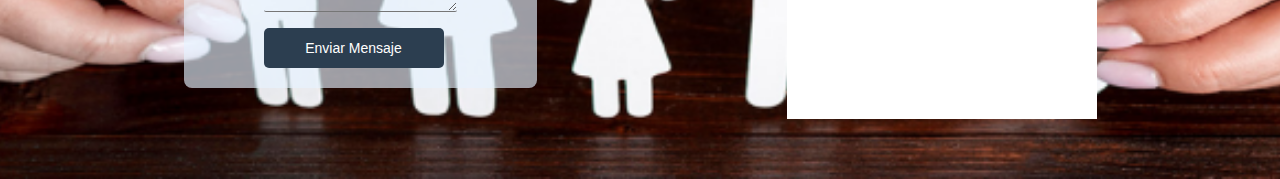
==== commit a995d864: "Feat: Seccion contacto" ====
--- a/index.html
+++ b/index.html
@@ -72,7 +72,6 @@
             <h2>Beneficios</h2>
           </div>
           <div class="contenedor-beneficios">
-            
             <div class="cards-beneficios">
               <div class="card">
                 <div class="card-icon">
@@ -195,7 +194,9 @@
                 <div class="foto-perfil"></div>
                 <div class="info">
                   <h3>Elon Musk</h3>
-                  <p class="seccion-p-small">Estudiante de Prof.Educación Especial</p>
+                  <p class="seccion-p-small">
+                    Estudiante de Prof.Educación Especial
+                  </p>
                   <p class="seccion-p-small">Unquillo, Córdoba</p>
                 </div>
                 <div class="reseña">
@@ -231,9 +232,9 @@
                 </div>
                 <div class="reseña">
                   <p class="seccion-p">
-                    "Miguel se destaca por su enfoque incluye actividades terapéuticas,
-                    recreativas y de cuidado personal, garantizando una
-                    experiencia completa."
+                    "Miguel se destaca por su enfoque incluye actividades
+                    terapéuticas, recreativas y de cuidado personal,
+                    garantizando una experiencia completa."
                   </p>
                 </div>
               </div>
@@ -247,10 +248,91 @@
                 </div>
                 <div class="reseña">
                   <p class="seccion-p">
-                    "Carlos tiene un enfoque compasivo a las necesidades individuales, que hacen una
-                    experiencia positiva y enriquecedora para quienes están a su
-                    cuidado."
-                  </p>
+                    "Carlos tiene un enfoque compasivo a las necesidades
+                    individuales, que hacen una experiencia positiva y
+                    enriquecedora para quienes están a su cuidado."
+                  </p>
+                </div>
+              </div>
+            </div>
+          </div>
+        </section>
+
+        <!-- Sección de Contacto -->
+
+        <section class="seccion-contacto" id="contacto">
+          <div class="contenedor-contacto">
+            <h2 class="section-title">Contacto</h2>
+            <div class="contacto">
+              <!-- Formulario de Contacto -->
+              <form class="form-contacto" action="#" method="post">
+                <label for="nombre">Nombre:</label>
+                <input type="text" id="nombre" name="nombre" required autocomplete="off"/>
+
+                <label for="email">Correo Electrónico:</label>
+                <input type="email" id="email" name="email" required autocomplete="off"/>
+
+                <label for="mensaje">Mensaje:</label>
+                <textarea
+                  id="mensaje"
+                  name="mensaje"
+                  rows="4"
+                  required
+                ></textarea>
+
+                <button type="submit">Enviar Mensaje</button>
+              </form>
+
+              <!-- Información de Contacto -->
+              <div class="info-contacto">
+                <div class="info">
+                  <h3>Información de Contacto</h3>
+                  <p class="seccion-p-small">Teléfono: (123) 456-7890</p>
+                  <p class="seccion-p-small">
+                    Correo Electrónico: info@example.com
+                  </p>
+                  <p class="seccion-p-small">
+                    Dirección: Calle Principal 123, Ciudad
+                  </p>
+                </div>
+
+                <!-- Mapa -->
+                <div class="mapa">
+                  <div class="mapouter">
+                    <div class="gmap_canvas">
+                      <iframe
+                        src="https://maps.google.com/maps?q=San%20Miguel%20de%20Tucum%C3%A1n&amp;t=&amp;z=13&amp;ie=UTF8&amp;iwloc=&amp;output=embed"
+                        frameborder="0"
+                        scrolling="no"
+                        style="width: 310px; height: 270px"
+                      ></iframe
+                      ><style>
+                        .mapouter {
+                          position: relative;
+                          height: 270px;
+                          width: 310px;
+                          background: #fff;
+                        }
+                        .maprouter a {
+                          color: #fff !important;
+                          position: absolute !important;
+                          top: 0 !important;
+                          z-index: 0 !important;
+                        }</style
+                      ><a href="https://blooketjoin.org">blooketjoin</a
+                      ><style>
+                        .gmap_canvas {
+                          overflow: hidden;
+                          height: 270px;
+                          width: 310px;
+                        }
+                        .gmap_canvas iframe {
+                          position: relative;
+                          z-index: 2;
+                        }
+                      </style>
+                    </div>
+                  </div>
                 </div>
               </div>
             </div>
--- a/style.css
+++ b/style.css
@@ -45,6 +45,7 @@
   cursor: pointer;
   transition: all 0.4s linear;
   border-radius: 5px;
+  z-index: 2;
 }
 
 button:hover {
@@ -325,7 +326,6 @@
   padding-top: 50px;
   position: relative;
   color: white;
-  position: relative;
 }
 
 .card-reseña::before {
@@ -352,7 +352,7 @@
   position: absolute;
   top: -60px;
   border: 5px white solid;
-  z-index: 2;
+  z-index: 1;
   animation: borderEffect 3s infinite;
 }
 
@@ -409,4 +409,107 @@
   100% {
     border-color: #8366d1 /* Color intermedio del borde */
   }
+}
+
+
+/*--------SECCION CONTACTO--------*/
+.seccion-contacto{
+  display: flex;
+  flex-direction: column;
+  background-image: url(./assets/banner.png);
+  background-size: cover;
+  background-position: center;
+}
+
+.contenedor-contacto{
+  display: flex;
+  justify-content: center;
+  align-items: center; 
+  gap: 50px;
+  max-width: 1300px;
+  flex-wrap: wrap;
+  flex-direction: column;
+}
+
+.contacto{
+  display: flex;
+  justify-content: space-around;
+  align-items: center;
+  flex-wrap: wrap;
+  gap: 250px;
+}
+
+form{
+  display: flex;
+  justify-content: center;
+  align-items: start;
+  flex-direction: column;
+}
+
+.form-contacto{
+  max-width: 400px;
+  padding: 20px 80px;
+  position: relative;
+}
+
+.form-contacto::before {
+  content: "";
+  position: absolute;
+  top: 0;
+  right: 0;
+  bottom: 0;
+  left: 0;
+  background-color: rgba(230, 242, 255, 0.644);
+  border-radius: 8px;
+  z-index: 1;
+}
+
+label {
+  display: block;
+  margin-bottom: 8px;
+  color: black;
+  z-index: 2;
+  font-weight: 500;
+}
+
+
+input, textarea {
+  width: 100%;
+  padding: 8px;
+  margin-bottom: 16px;
+  box-sizing: border-box;
+  z-index: 2;
+  border-radius: 2px;
+  border-style: none none solid none;
+  background-color: transparent;
+}
+
+.info-contacto{
+  display: flex;
+  justify-content: center;
+  align-items: start;
+  flex-direction: column;
+  gap: 20px;
+}
+
+.info-contacto .info{
+  display: flex;
+  justify-content: center;
+  align-items: center;
+  flex-direction: column;
+  gap: 10px;
+  color: white;
+  background-color: var(--sky-blue);
+  width: 310px;
+  padding: 8px;
+  border-radius: 8px;
+}
+
+.info-contacto .mapa{
+  display: flex;
+  justify-content: center;
+  align-items: center;
+  flex-direction: column;
+  gap: 10px;
+  color: white;
 }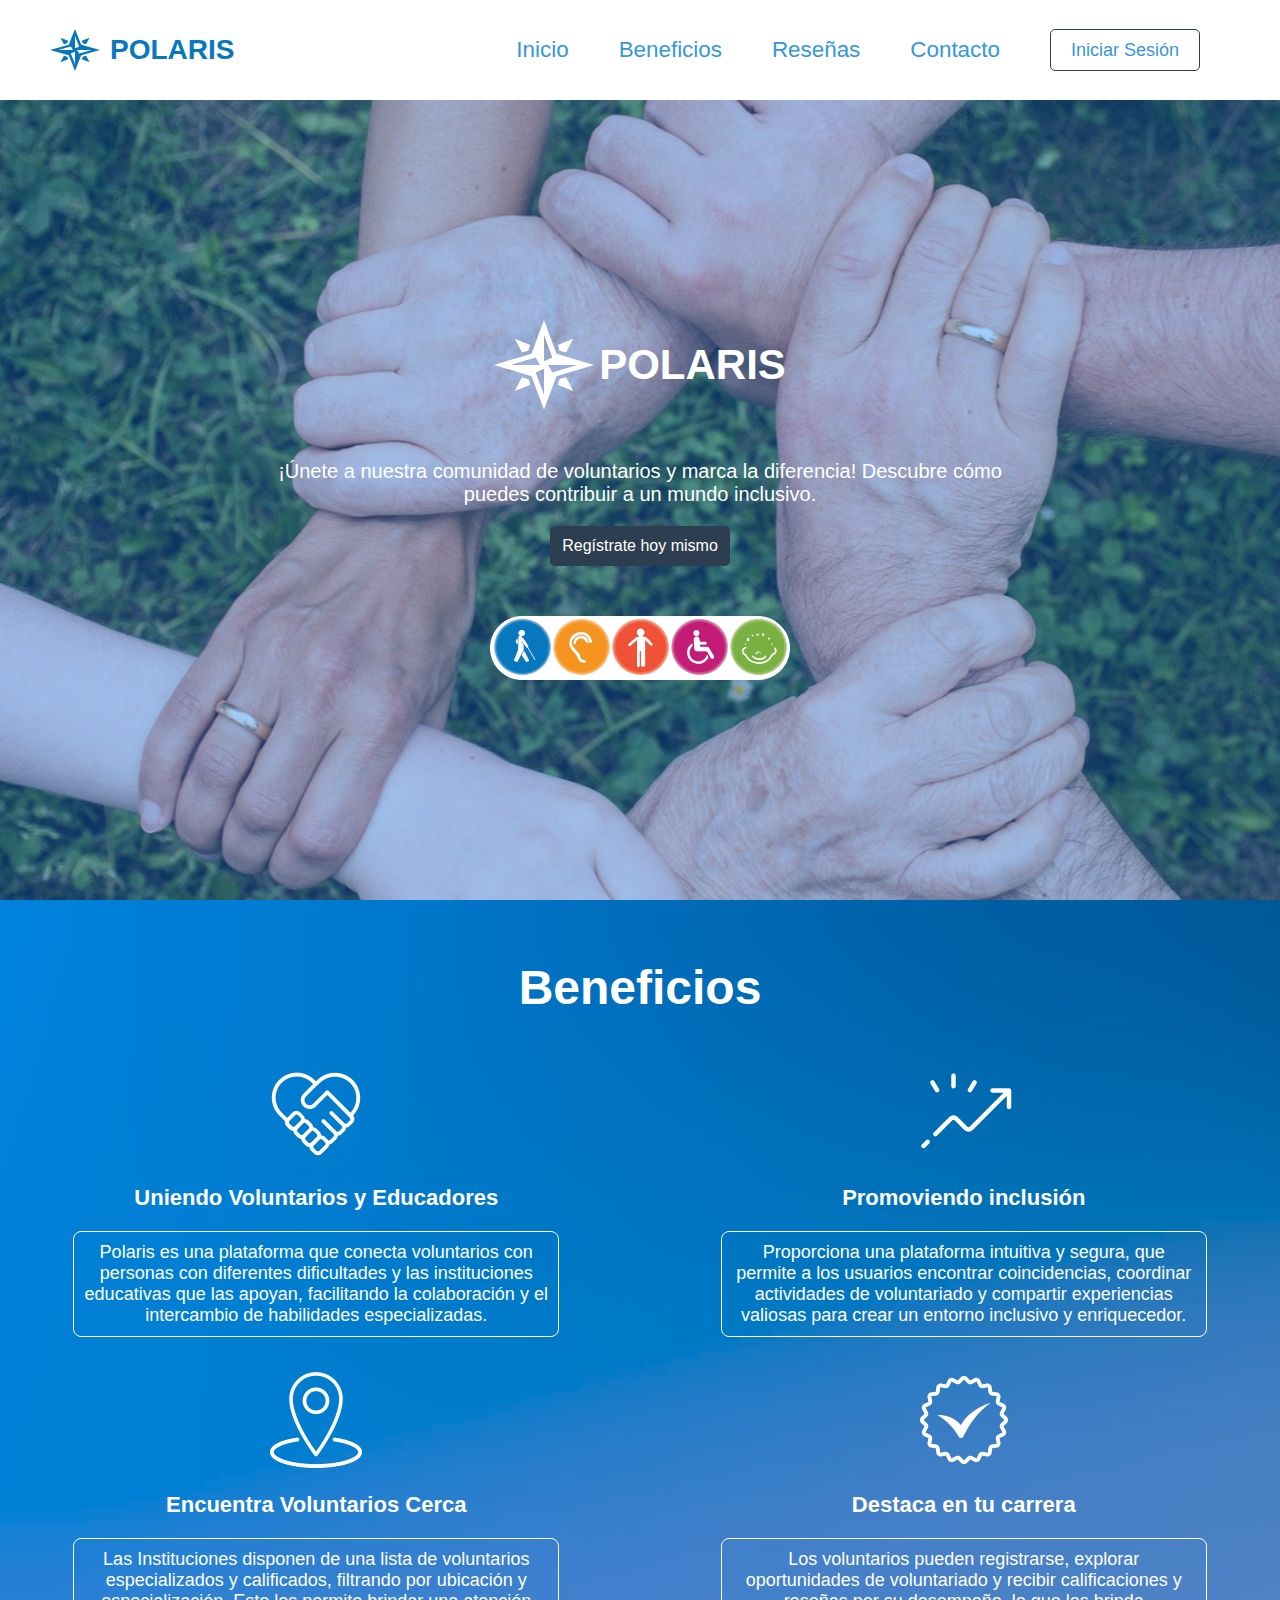
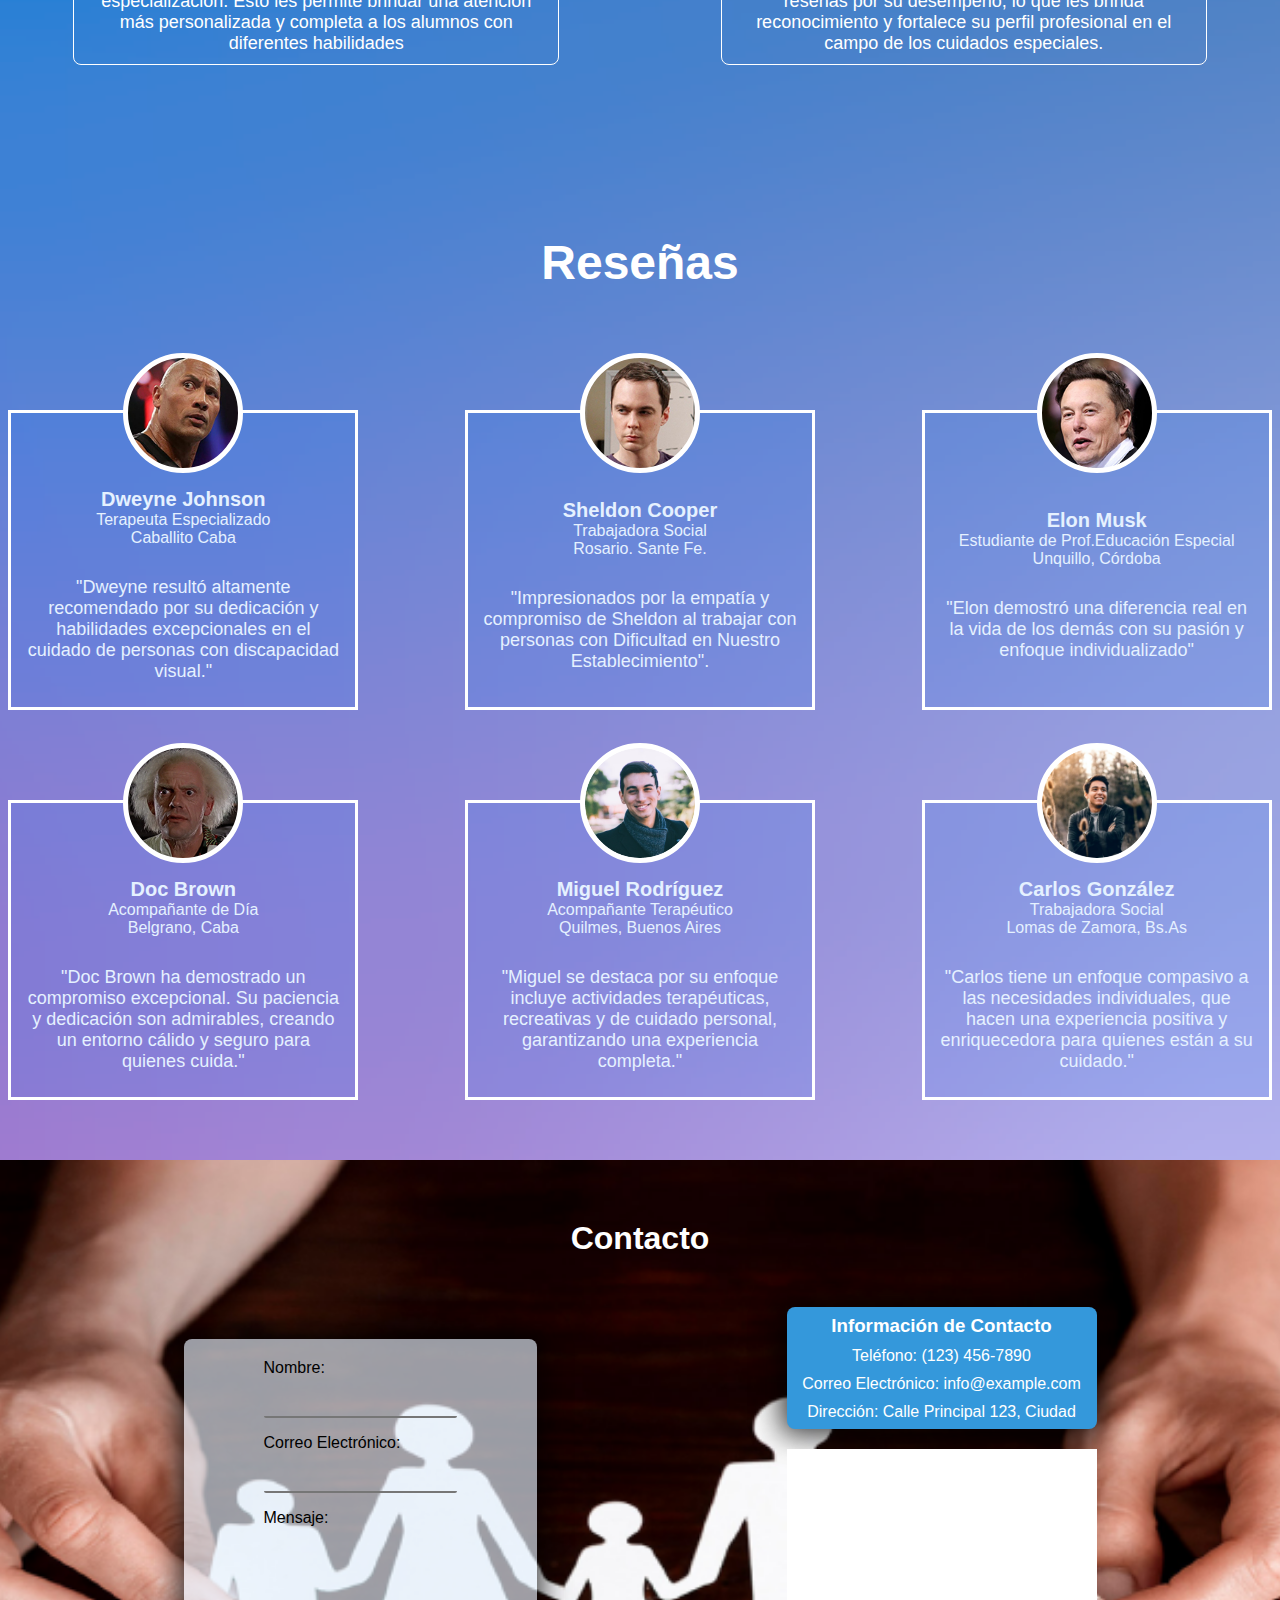
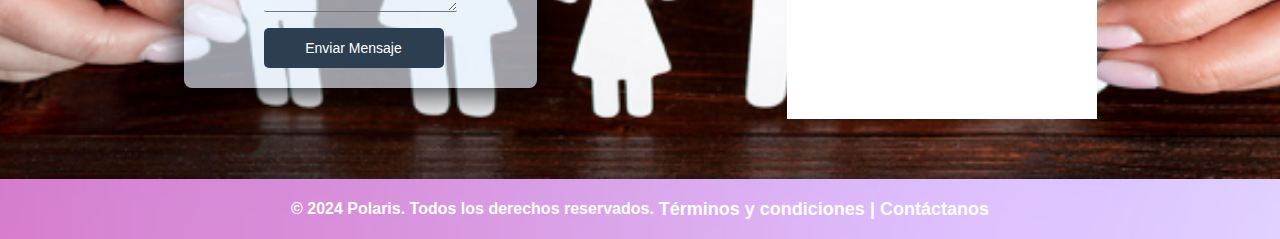
==== commit 96f0927f: "Feat: Footer finalizado" ====
--- a/index.html
+++ b/index.html
@@ -42,6 +42,7 @@
 
       <nav class="navbar">
         <ul class="items">
+          <li><a href="#inicio">Inicio</a></li>
           <li><a href="#beneficios">Beneficios</a></li>
           <li><a href="#reseñas">Reseñas</a></li>
           <li><a href="#contacto">Contacto</a></li>
@@ -51,7 +52,7 @@
     </header>
 
     <main class="main">
-      <section class="hero">
+      <section class="hero" id="inicio">
         <div class="hero-titulo">
           <img src="./assets/logo.svg" alt="Logo de polaris" />
           <h1>POLARIS</h1>
@@ -167,7 +168,7 @@
                 </div>
                 <div class="reseña">
                   <p class="seccion-p">
-                    "Javier resultó altamente recomendado por su dedicación y
+                    "Dweyne resultó altamente recomendado por su dedicación y
                     habilidades excepcionales en el cuidado de personas con
                     discapacidad visual."
                   </p>
@@ -183,7 +184,7 @@
                 </div>
                 <div class="reseña">
                   <p class="seccion-p">
-                    "Impresionados por la empatía y compromiso de Jimena al
+                    "Impresionados por la empatía y compromiso de Sheldon al
                     trabajar con personas con Dificultad en Nuestro
                     Establecimiento".
                   </p>
@@ -201,7 +202,7 @@
                 </div>
                 <div class="reseña">
                   <p class="seccion-p">
-                    "Gonzalo demostró una diferencia real en la vida de los
+                    "Elon demostró una diferencia real en la vida de los
                     demás con su pasión y enfoque individualizado"
                   </p>
                 </div>
@@ -216,7 +217,7 @@
                 </div>
                 <div class="reseña">
                   <p class="seccion-p">
-                    "Laura ha demostrado un compromiso excepcional. Su paciencia
+                    "Doc Brown ha demostrado un compromiso excepcional. Su paciencia
                     y dedicación son admirables, creando un entorno cálido y
                     seguro para quienes cuida."
                   </p>
@@ -338,6 +339,11 @@
             </div>
           </div>
         </section>
+
+        <footer>
+          <p >&copy; 2024 Polaris. Todos los derechos reservados.</p>
+          <p > Términos y condiciones | Contáctanos</p>
+        </footer>
       </div>
     </main>
   </body>
--- a/style.css
+++ b/style.css
@@ -79,7 +79,7 @@
   width: 100%;
   height: 100px;
   position: fixed;
-  padding: 0px 80px 0px 50px;  
+  padding: 0px 80px 0px 50px;
   background-color: white;
   z-index: 2;
 }
@@ -100,6 +100,11 @@
 
 .nav-logo img {
   width: 50px;
+  transition: transform 1s ease;
+}
+
+.nav-logo img:hover {
+  transform: rotate(360deg);
 }
 
 .nav-menu {
@@ -262,12 +267,14 @@
   gap: 20px;
 }
 
-
 .card-icon img {
   width: 96px;
-}
-
-
+  transition: background-color 1s ease 0s;
+}
+
+.card-icon img:hover {
+  animation: moveIn 1s ease;
+}
 
 .card h2 {
   text-align: center;
@@ -284,19 +291,36 @@
   padding: 10px;
 }
 
-.card-texto p{
+.card-texto p {
   font-size: 18px;
   font-weight: 500;
 }
 
+@keyframes moveIn {
+  0% {
+    transform: translateY(0);
+  }
+  25% {
+    transform: translateY(-20px);
+  }
+  50% {
+    transform: translateY(0);
+  }
+  75% {
+    transform: translateY(-10px);
+  }
+  100% {
+    transform: translateY(0);
+  }
+}
 
 /*-----SECCION RESEÑAS-----*/
 
-.seccion-reseña{
-  display: flex;
-}
-
-.contenedor-reseña{
+.seccion-reseña {
+  display: flex;
+}
+
+.contenedor-reseña {
   display: flex;
   justify-content: space-around;
   text-align: center;
@@ -305,7 +329,7 @@
   max-width: 1300px;
 }
 
-.cards-reseña{
+.cards-reseña {
   display: flex;
   justify-content: space-around;
   align-items: center;
@@ -313,7 +337,7 @@
   gap: 90px;
 }
 
-.card-reseña{
+.card-reseña {
   display: flex;
   justify-content: center;
   align-items: center;
@@ -335,12 +359,11 @@
   right: 0;
   bottom: 0;
   left: 0;
-  background-color: rgba(0, 119, 255, 0.10);
+  background-color: rgba(0, 119, 255, 0.1);
   z-index: 1;
 }
 
-
-.foto-perfil{
+.foto-perfil {
   width: 120px;
   height: 120px;
   border-radius: 50%;
@@ -356,41 +379,41 @@
   animation: borderEffect 3s infinite;
 }
 
-.card-reseña:first-child .foto-perfil{
+.card-reseña:first-child .foto-perfil {
   background-image: url(./assets/card-1.jpg);
 }
 
-.card-reseña:nth-child(2) .foto-perfil{
+.card-reseña:nth-child(2) .foto-perfil {
   background-image: url(./assets/card-4.jpg);
 }
 
-.card-reseña:nth-child(3) .foto-perfil{
+.card-reseña:nth-child(3) .foto-perfil {
   background-image: url(./assets/card-3.jpg);
 }
 
-.card-reseña:nth-child(4) .foto-perfil{
+.card-reseña:nth-child(4) .foto-perfil {
   background-image: url(./assets/card-2.png);
 }
 
-.card-reseña:nth-child(5) .foto-perfil{
+.card-reseña:nth-child(5) .foto-perfil {
   background-image: url(./assets/Ellipse\ 15.png);
 }
 
-.card-reseña:nth-child(6) .foto-perfil{
+.card-reseña:nth-child(6) .foto-perfil {
   background-image: url(./assets/Ellipse\ 8.png);
 }
 
-
-.card-reseña h3{
+.card-reseña h3 {
   font-weight: 700;
   font-size: 20px;
 }
 
-.card-reseña .reseña{
+.card-reseña .reseña {
   font-weight: 600;
 }
 
-.card-reseña .info, .card-reseña .reseña{
+.card-reseña .info,
+.card-reseña .reseña {
   display: flex;
   flex-direction: column;
   justify-content: center;
@@ -403,17 +426,16 @@
   0% {
     border-color: var(--sky-blue); /* Color inicial del borde */
   }
-  50% {    
-    border-color: var(--sky-blue-dark) /* Color final del borde */
+  50% {
+    border-color: var(--sky-blue-dark); /* Color final del borde */
   }
   100% {
-    border-color: #8366d1 /* Color intermedio del borde */
-  }
-}
-
+    border-color: #8366d1; /* Color intermedio del borde */
+  }
+}
 
 /*--------SECCION CONTACTO--------*/
-.seccion-contacto{
+.seccion-contacto {
   display: flex;
   flex-direction: column;
   background-image: url(./assets/banner.png);
@@ -421,17 +443,17 @@
   background-position: center;
 }
 
-.contenedor-contacto{
-  display: flex;
-  justify-content: center;
-  align-items: center; 
+.contenedor-contacto {
+  display: flex;
+  justify-content: center;
+  align-items: center;
   gap: 50px;
   max-width: 1300px;
   flex-wrap: wrap;
   flex-direction: column;
 }
 
-.contacto{
+.contacto {
   display: flex;
   justify-content: space-around;
   align-items: center;
@@ -439,14 +461,14 @@
   gap: 250px;
 }
 
-form{
+form {
   display: flex;
   justify-content: center;
   align-items: start;
   flex-direction: column;
 }
 
-.form-contacto{
+.form-contacto {
   max-width: 400px;
   padding: 20px 80px;
   position: relative;
@@ -460,6 +482,9 @@
   bottom: 0;
   left: 0;
   background-color: rgba(230, 242, 255, 0.644);
+  box-shadow: -1px 1px 28px 6px rgba(0, 0, 0, 0.75);
+  -webkit-box-shadow: -1px 1px 28px 6px rgba(0, 0, 0, 0.75);
+  -moz-box-shadow: -1px 1px 28px 6px rgba(0, 0, 0, 0.75);
   border-radius: 8px;
   z-index: 1;
 }
@@ -472,8 +497,8 @@
   font-weight: 500;
 }
 
-
-input, textarea {
+input,
+textarea {
   width: 100%;
   padding: 8px;
   margin-bottom: 16px;
@@ -484,7 +509,7 @@
   background-color: transparent;
 }
 
-.info-contacto{
+.info-contacto {
   display: flex;
   justify-content: center;
   align-items: start;
@@ -492,7 +517,7 @@
   gap: 20px;
 }
 
-.info-contacto .info{
+.info-contacto .info {
   display: flex;
   justify-content: center;
   align-items: center;
@@ -500,16 +525,42 @@
   gap: 10px;
   color: white;
   background-color: var(--sky-blue);
+  box-shadow: -1px 1px 28px 6px rgba(0, 0, 0, 0.75);
+  -webkit-box-shadow: -1px 1px 28px 6px rgba(0, 0, 0, 0.75);
+  -moz-box-shadow: -1px 1px 28px 6px rgba(0, 0, 0, 0.75);
   width: 310px;
   padding: 8px;
   border-radius: 8px;
 }
 
-.info-contacto .mapa{
+.info-contacto .mapa {
   display: flex;
   justify-content: center;
   align-items: center;
   flex-direction: column;
   gap: 10px;
   color: white;
-}+}
+
+/*------SECCION FOOTER-------*/
+
+footer {
+  display: flex;
+  justify-content: center;
+  align-items: center;
+  height: 60px;
+  gap: 5px;
+}
+
+footer p {
+  color: white;
+  font-weight: 600;
+}
+
+footer p:first-child {
+  font-size: 16px;
+}
+
+footer p:nth-child(2) {
+  font-size: 18px;
+}
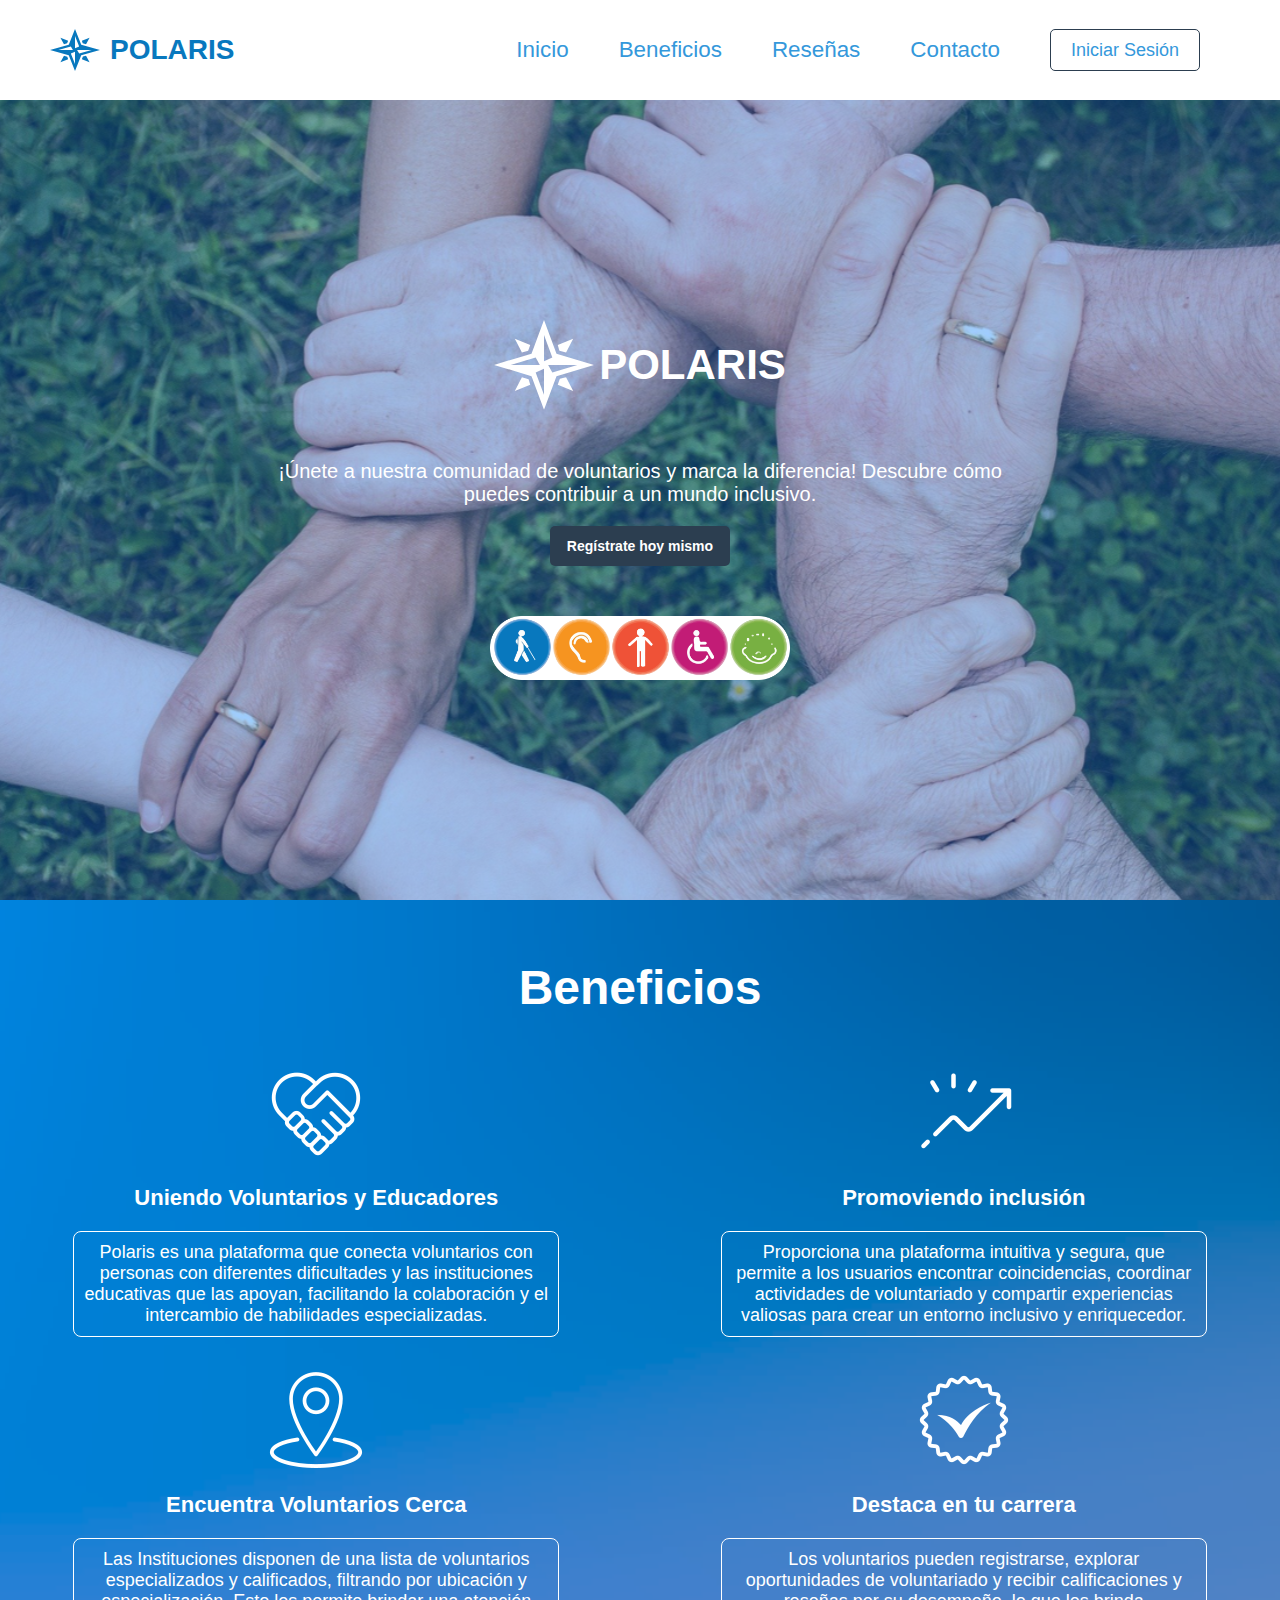
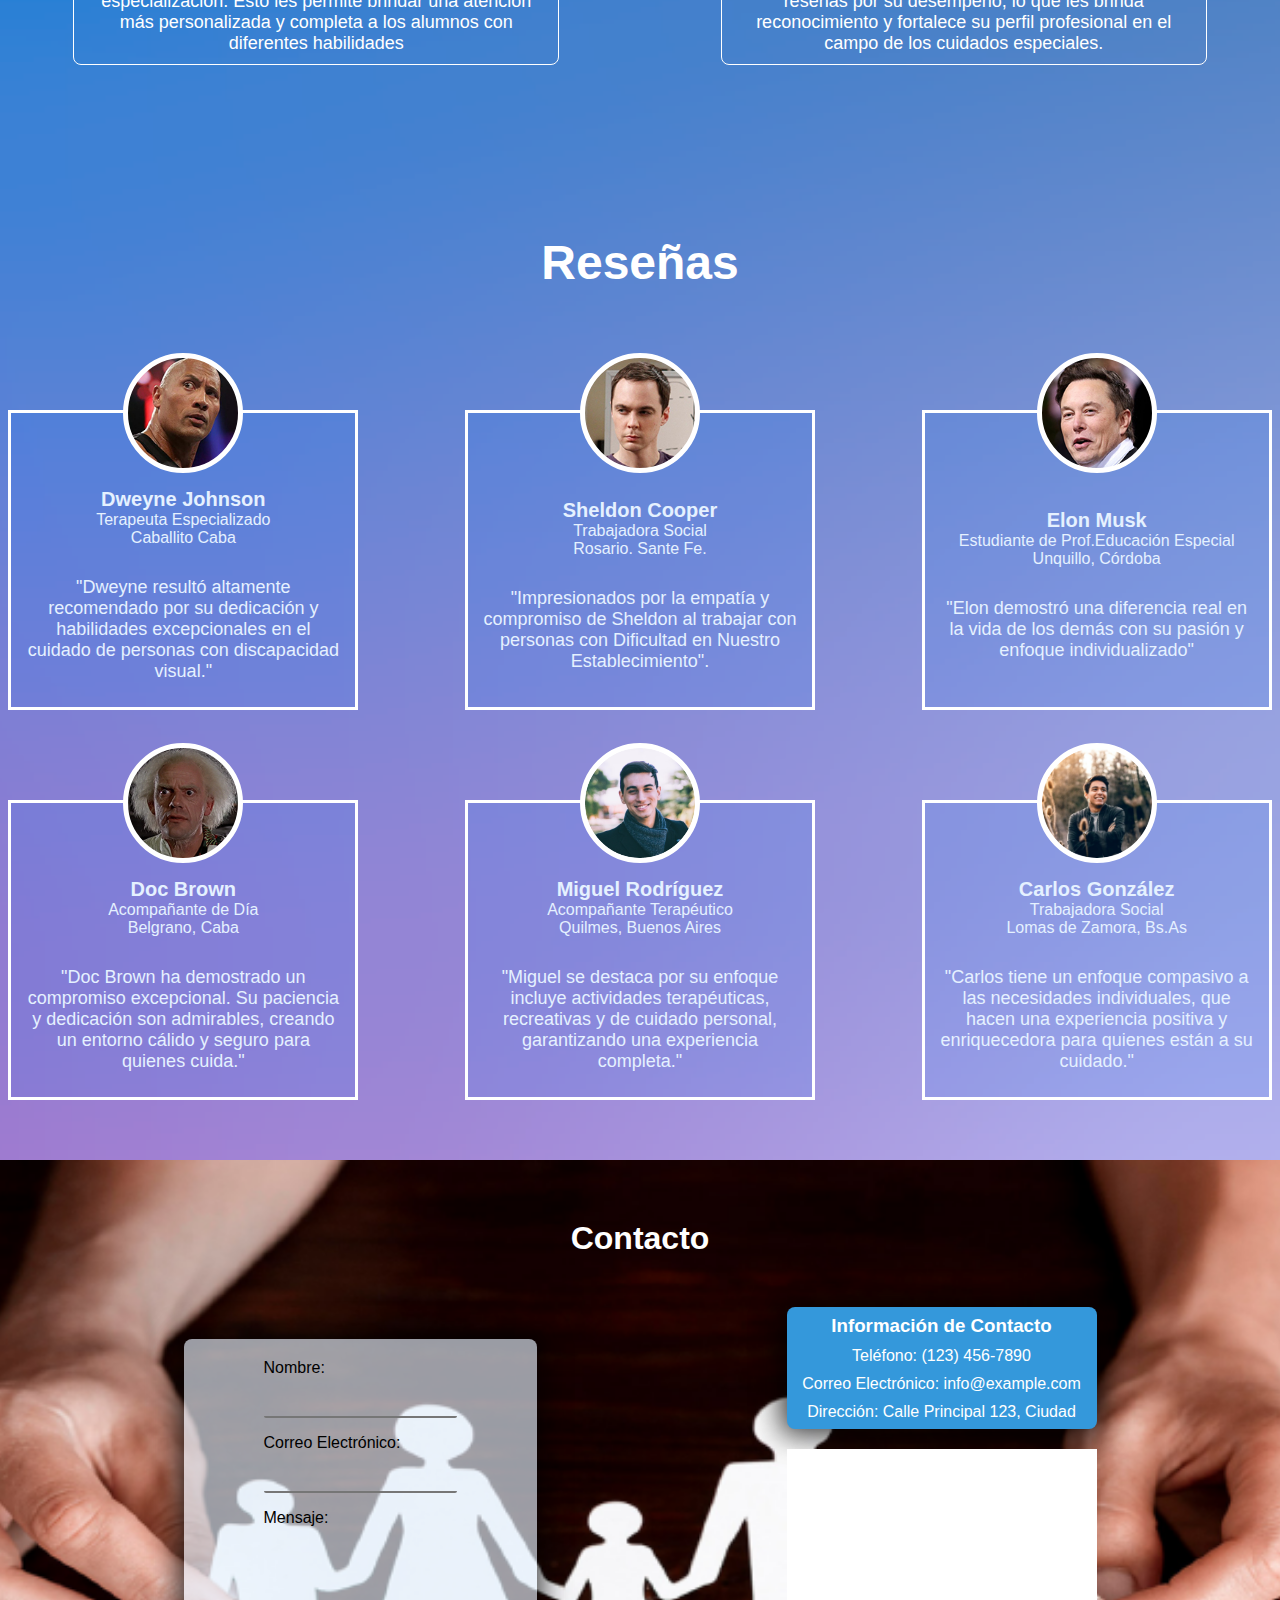
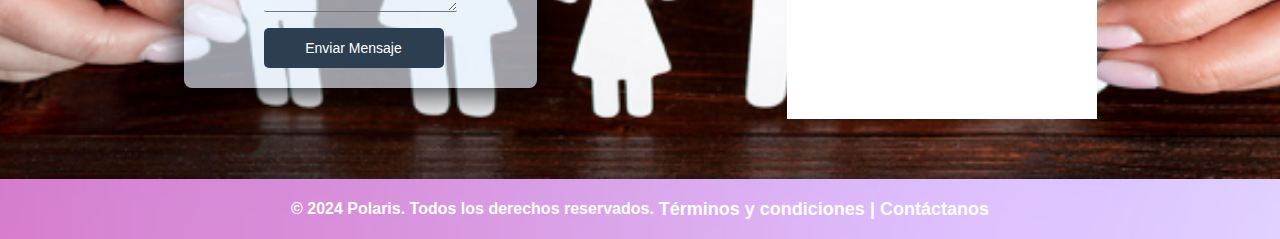
==== commit 45233d46: "Feat: pagina de registro" ====
--- a/index.html
+++ b/index.html
@@ -46,7 +46,7 @@
           <li><a href="#beneficios">Beneficios</a></li>
           <li><a href="#reseñas">Reseñas</a></li>
           <li><a href="#contacto">Contacto</a></li>
-          <li><a href="#">Iniciar Sesión</a></li>
+          <li><a href="./login.html">Iniciar Sesión</a></li>
         </ul>
       </nav>
     </header>
@@ -62,7 +62,7 @@
             ¡Únete a nuestra comunidad de voluntarios y marca la diferencia!
             Descubre cómo puedes contribuir a un mundo inclusivo.
           </p>
-          <button>Regístrate hoy mismo</button>
+          <button><a href="./register.html">Regístrate hoy mismo</a></button>
         </div>
         <img src="./assets/personas.png" alt="imagen de personas" />
       </section>
--- a/style.css
+++ b/style.css
@@ -51,6 +51,12 @@
 button:hover {
   background-color: var(--sky-blue);
   transition: all 0.4s linear;
+}
+
+button a{
+  color: white;
+  font-size: 14px;
+  font-weight: 600;
 }
 
 .section-title {
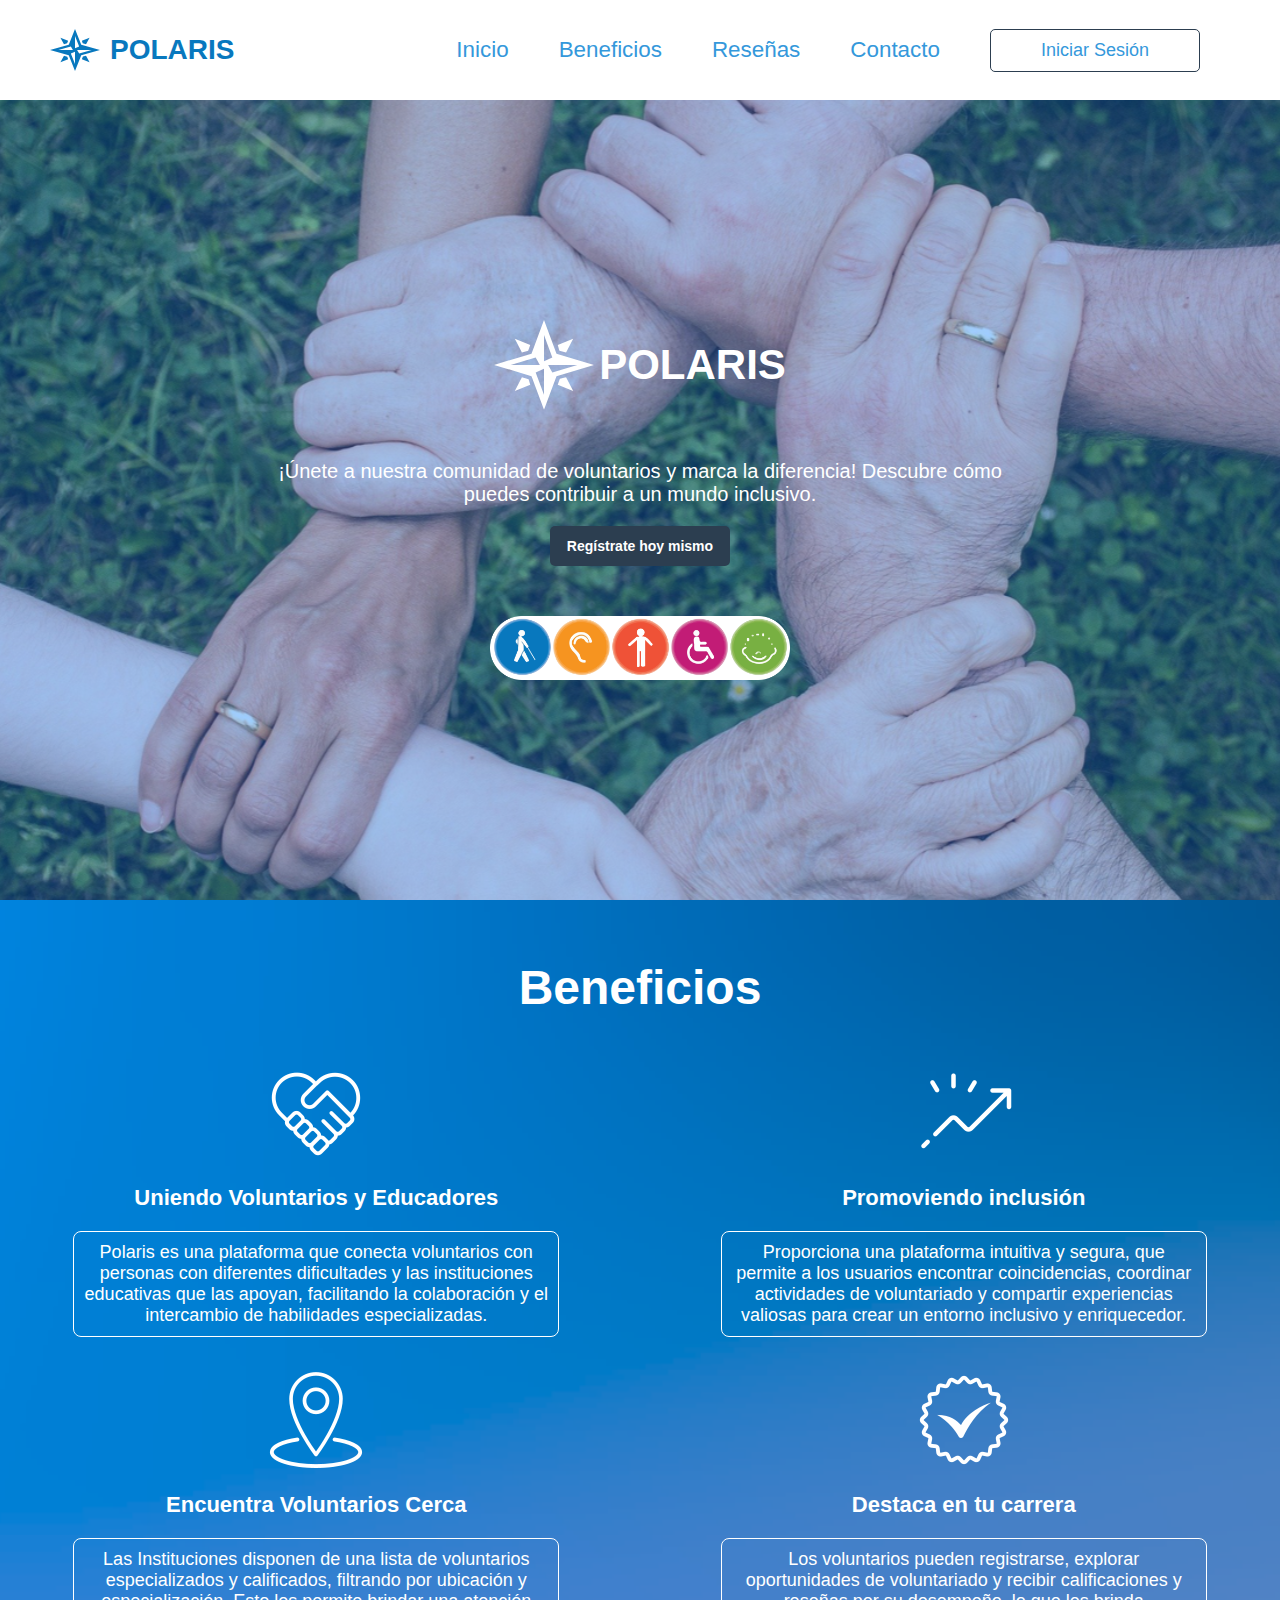
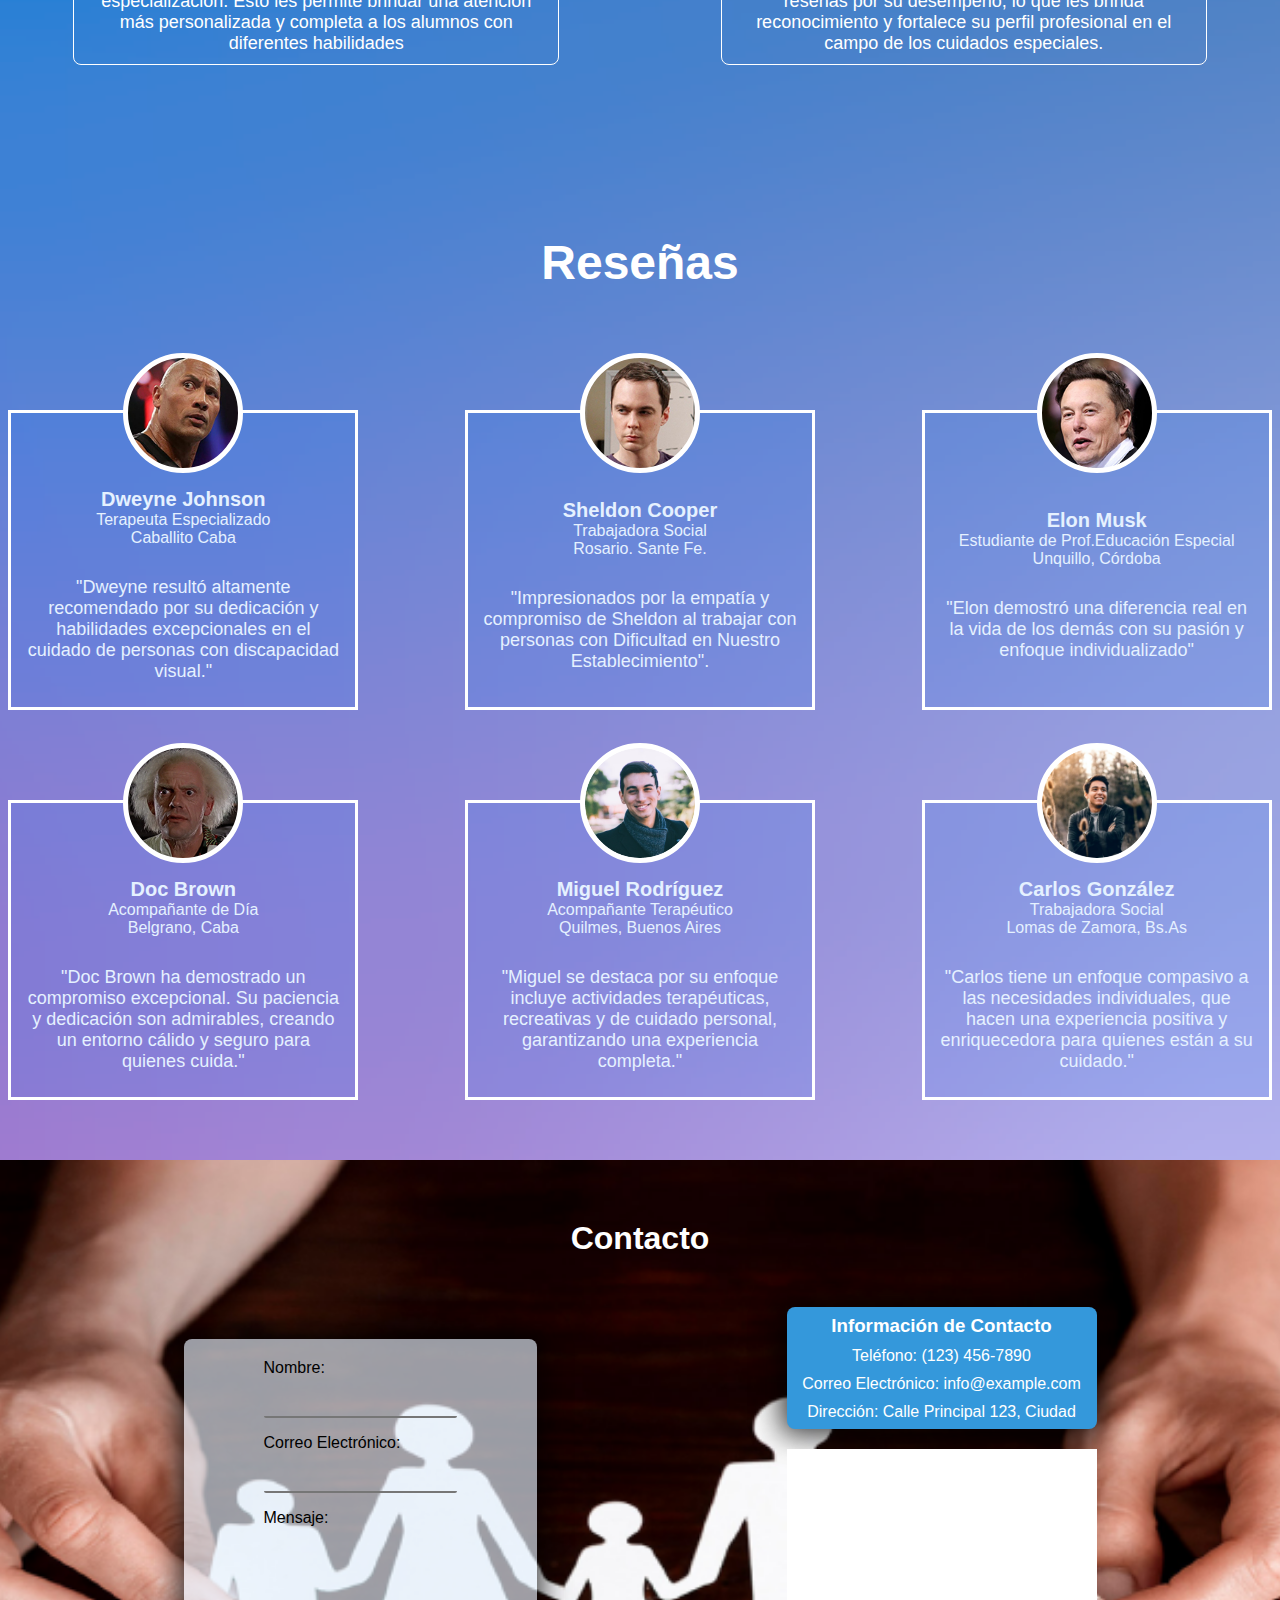
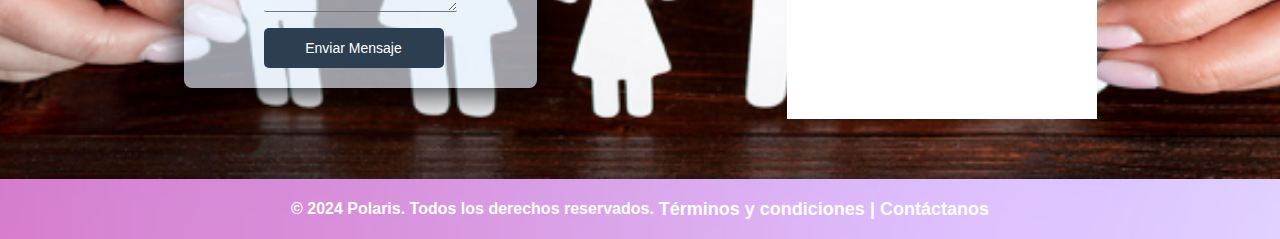
==== commit 078b893d: "Feat: Menu hamburguesa realizado" ====
--- a/index.html
+++ b/index.html
@@ -32,15 +32,18 @@
   </head>
   <body>
     <header class="header">
-      <div class="nav-logo">
-        <img src="./assets/logoBleu.svg" alt="Logo de Polaris" />
-        <p>POLARIS</p>
-      </div>
-      <div class="nav-menu">
-        <img src="./assets/icons8-hamburguesa.svg" alt="Icono de Menu" />
-      </div>
-
       <nav class="navbar">
+        
+        <div class="nav-logo">
+          <img src="./assets/logoBleu.svg" alt="Logo de Polaris" />
+          <p>POLARIS</p>
+        </div>
+
+        <label for="abrir-cerrar">
+          <img src="./assets/icons8-hamburguesa.svg" alt="" />
+        </label>
+        <input class="menu-hamburguesa" id="abrir-cerrar" type="checkbox" />
+        
         <ul class="items">
           <li><a href="#inicio">Inicio</a></li>
           <li><a href="#beneficios">Beneficios</a></li>
@@ -202,8 +205,8 @@
                 </div>
                 <div class="reseña">
                   <p class="seccion-p">
-                    "Elon demostró una diferencia real en la vida de los
-                    demás con su pasión y enfoque individualizado"
+                    "Elon demostró una diferencia real en la vida de los demás
+                    con su pasión y enfoque individualizado"
                   </p>
                 </div>
               </div>
@@ -217,9 +220,9 @@
                 </div>
                 <div class="reseña">
                   <p class="seccion-p">
-                    "Doc Brown ha demostrado un compromiso excepcional. Su paciencia
-                    y dedicación son admirables, creando un entorno cálido y
-                    seguro para quienes cuida."
+                    "Doc Brown ha demostrado un compromiso excepcional. Su
+                    paciencia y dedicación son admirables, creando un entorno
+                    cálido y seguro para quienes cuida."
                   </p>
                 </div>
               </div>
@@ -268,10 +271,22 @@
               <!-- Formulario de Contacto -->
               <form class="form-contacto" action="#" method="post">
                 <label for="nombre">Nombre:</label>
-                <input type="text" id="nombre" name="nombre" required autocomplete="off"/>
+                <input
+                  type="text"
+                  id="nombre"
+                  name="nombre"
+                  required
+                  autocomplete="off"
+                />
 
                 <label for="email">Correo Electrónico:</label>
-                <input type="email" id="email" name="email" required autocomplete="off"/>
+                <input
+                  type="email"
+                  id="email"
+                  name="email"
+                  required
+                  autocomplete="off"
+                />
 
                 <label for="mensaje">Mensaje:</label>
                 <textarea
@@ -341,8 +356,8 @@
         </section>
 
         <footer>
-          <p >&copy; 2024 Polaris. Todos los derechos reservados.</p>
-          <p > Términos y condiciones | Contáctanos</p>
+          <p>&copy; 2024 Polaris. Todos los derechos reservados.</p>
+          <p>Términos y condiciones | Contáctanos</p>
         </footer>
       </div>
     </main>
--- a/style.css
+++ b/style.css
@@ -45,7 +45,7 @@
   cursor: pointer;
   transition: all 0.4s linear;
   border-radius: 5px;
-  z-index: 2;
+  z-index: 1;
 }
 
 button:hover {
@@ -53,7 +53,7 @@
   transition: all 0.4s linear;
 }
 
-button a{
+button a {
   color: white;
   font-size: 14px;
   font-weight: 600;
@@ -77,10 +77,8 @@
 
 /*-----NAVBAR-----*/
 
+
 .header {
-  display: flex;
-  justify-content: space-between;
-  align-items: center;
   top: 0;
   width: 100%;
   height: 100px;
@@ -90,6 +88,14 @@
   z-index: 2;
 }
 
+.navbar{
+  display: flex;
+  justify-content: space-between;
+  align-items: center;
+  height: 100%;
+  gap: 10px;
+}
+
 .nav-logo {
   display: flex;
   justify-content: center;
@@ -98,7 +104,7 @@
   cursor: pointer;
 }
 
-.nav-logo p {
+.navbar p {
   font-size: 28px;
   color: var(--sky-blue-dark);
   font-weight: 600;
@@ -113,18 +119,14 @@
   transform: rotate(360deg);
 }
 
-.nav-menu {
-  display: flex;
-  justify-content: center;
-  align-items: center;
-}
-
-.nav-menu img {
+.menu-hamburguesa {
   display: none;
-  width: 40px;
-}
-
-.navbar,
+}
+
+.header label {
+  display: none;
+}
+
 .items {
   display: flex;
   justify-content: center;
@@ -147,8 +149,11 @@
 }
 
 .items li:last-child > a {
+  display: flex;
+  justify-content: center;
+  align-items: center;
   border: 1px solid var(--blue-dark);
-  padding: 10px 20px;
+  padding: 10px 50px;
   font-size: 18px;
   transition: all 0.4s linear;
   border-radius: 5px;
@@ -160,6 +165,36 @@
   color: white;
   background-color: var(--blue-dark);
   text-decoration: none;
+}
+
+@media (max-width: 996px) {
+
+  .header {
+    padding: 0 15px;
+    justify-content: space-between;
+  }
+
+  .navbar label{
+    display: block;
+  }
+
+  .items {
+    flex-direction: column;
+    position: absolute;
+    top: 100px;
+    right: 0;
+    width: 100%;
+    height: calc(100vh - 100px);
+    transform: translate(200%);
+    transition: all 0.3s linear;
+    background-color: white;
+    z-index: 2;
+  }
+
+  .menu-hamburguesa:checked + .items {
+    transition: all 0.3s linear;
+    transform: translateX(0);
+  }
 }
 
 /*-----SECCION HERO-----*/
@@ -499,7 +534,7 @@
   display: block;
   margin-bottom: 8px;
   color: black;
-  z-index: 2;
+  z-index: 1;
   font-weight: 500;
 }
 
@@ -509,7 +544,7 @@
   padding: 8px;
   margin-bottom: 16px;
   box-sizing: border-box;
-  z-index: 2;
+  z-index: 1;
   border-radius: 2px;
   border-style: none none solid none;
   background-color: transparent;
@@ -521,6 +556,7 @@
   align-items: start;
   flex-direction: column;
   gap: 20px;
+  z-index: 1;
 }
 
 .info-contacto .info {
@@ -537,6 +573,7 @@
   width: 310px;
   padding: 8px;
   border-radius: 8px;
+  z-index: 1;
 }
 
 .info-contacto .mapa {
@@ -546,6 +583,7 @@
   flex-direction: column;
   gap: 10px;
   color: white;
+  z-index: 1;
 }
 
 /*------SECCION FOOTER-------*/
@@ -556,6 +594,7 @@
   align-items: center;
   height: 60px;
   gap: 5px;
+  padding: 0 15px;
 }
 
 footer p {
